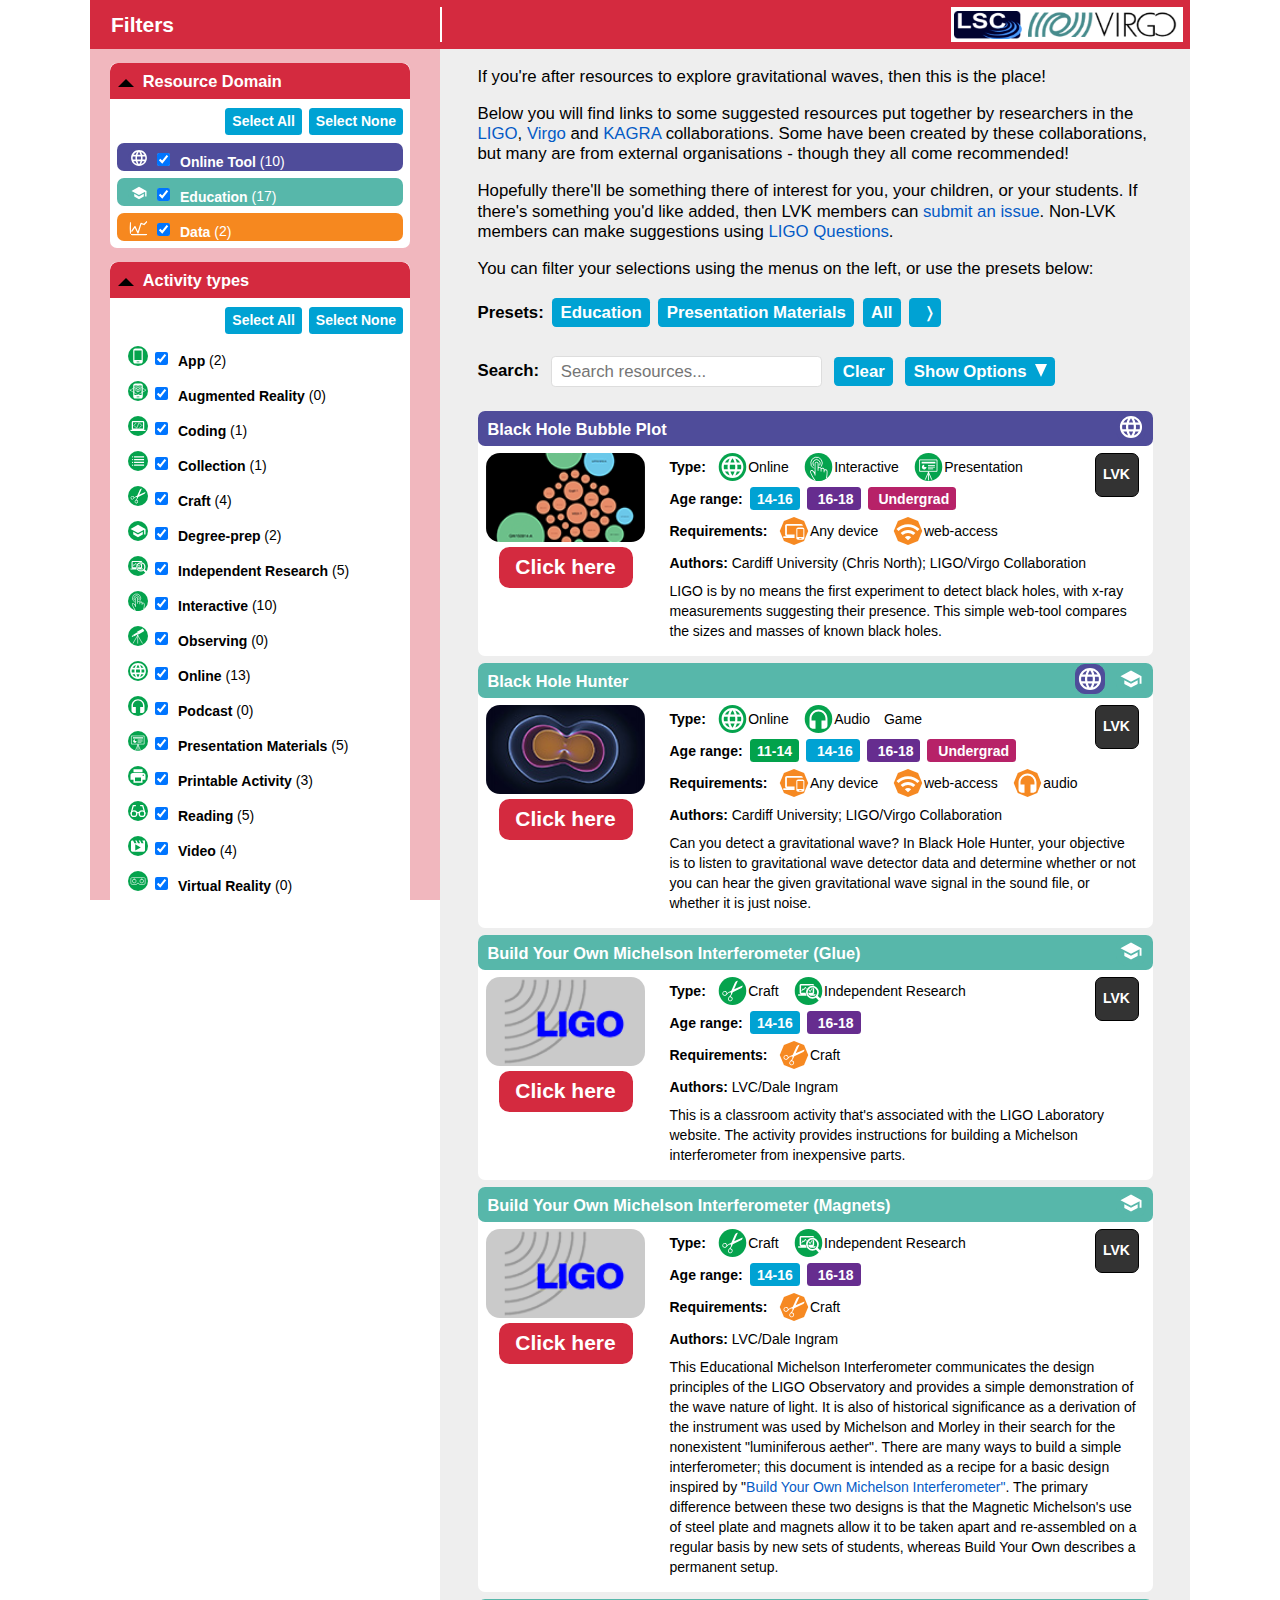
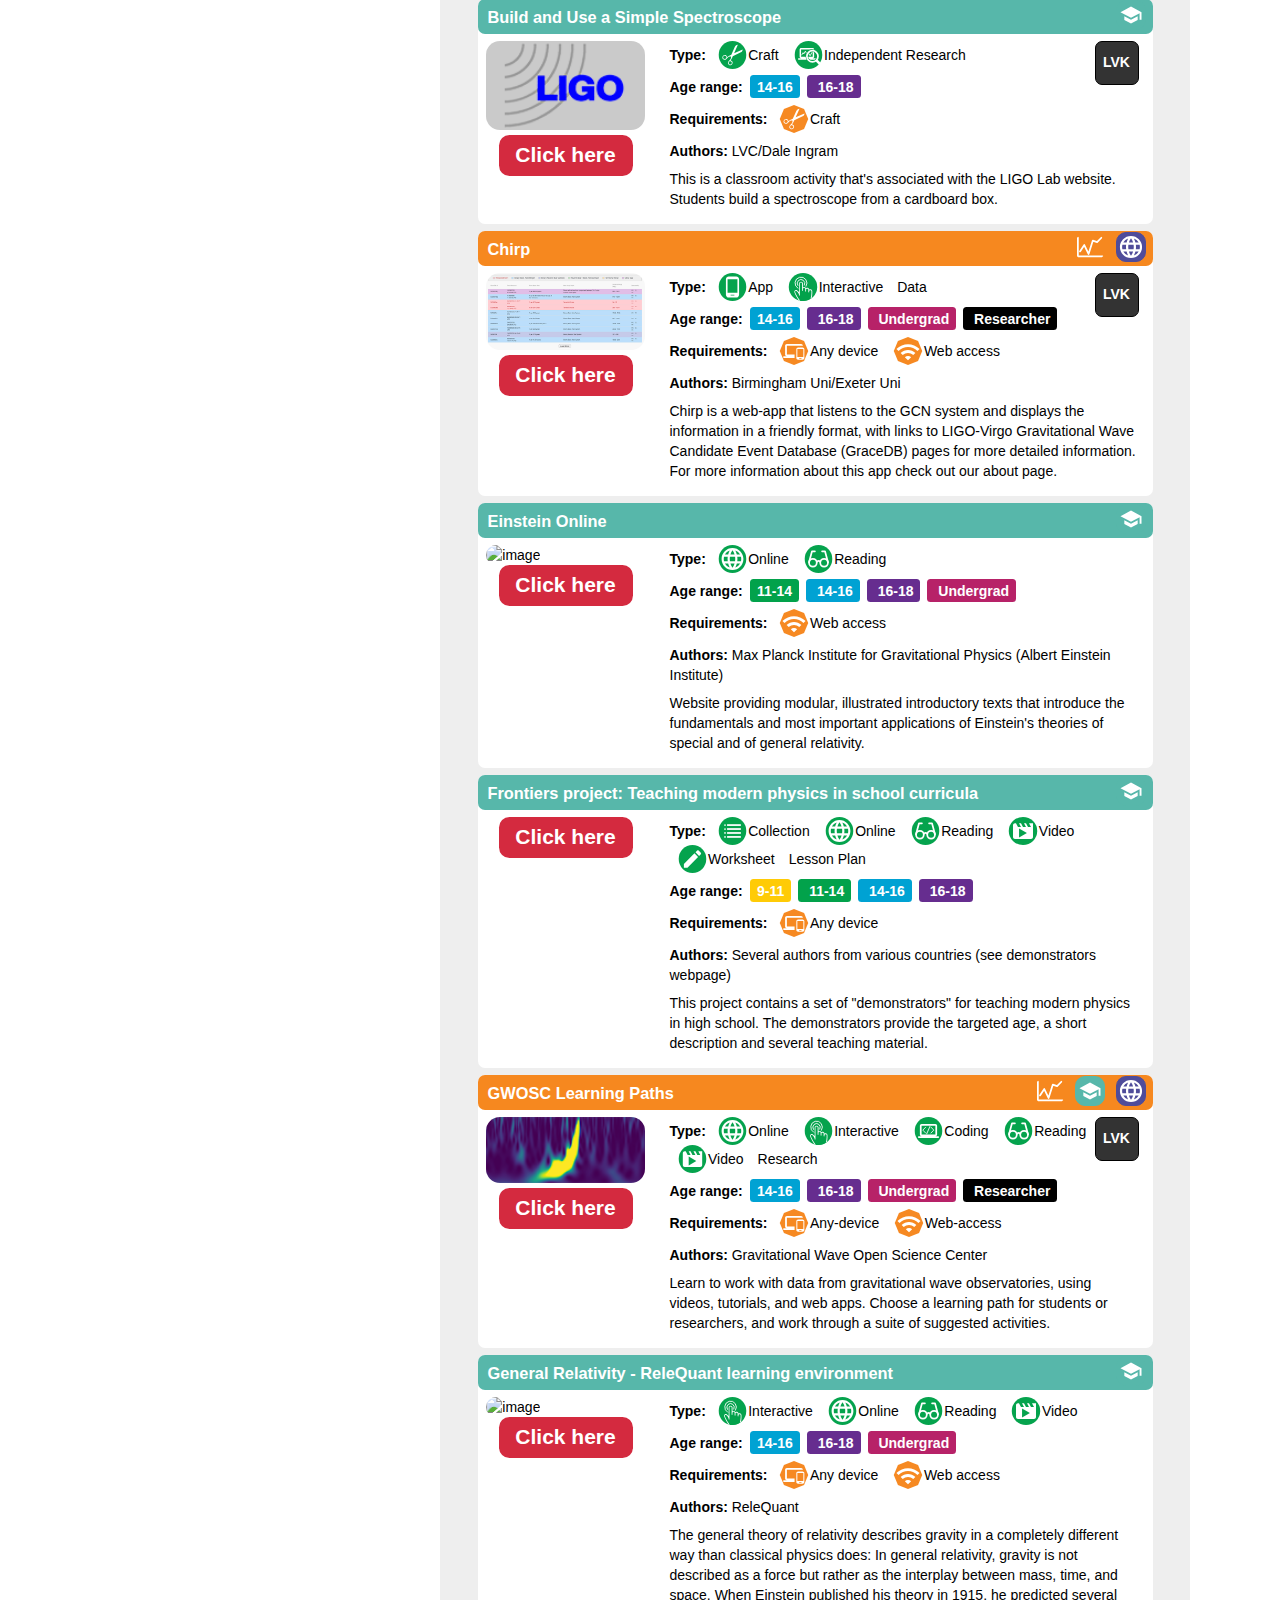
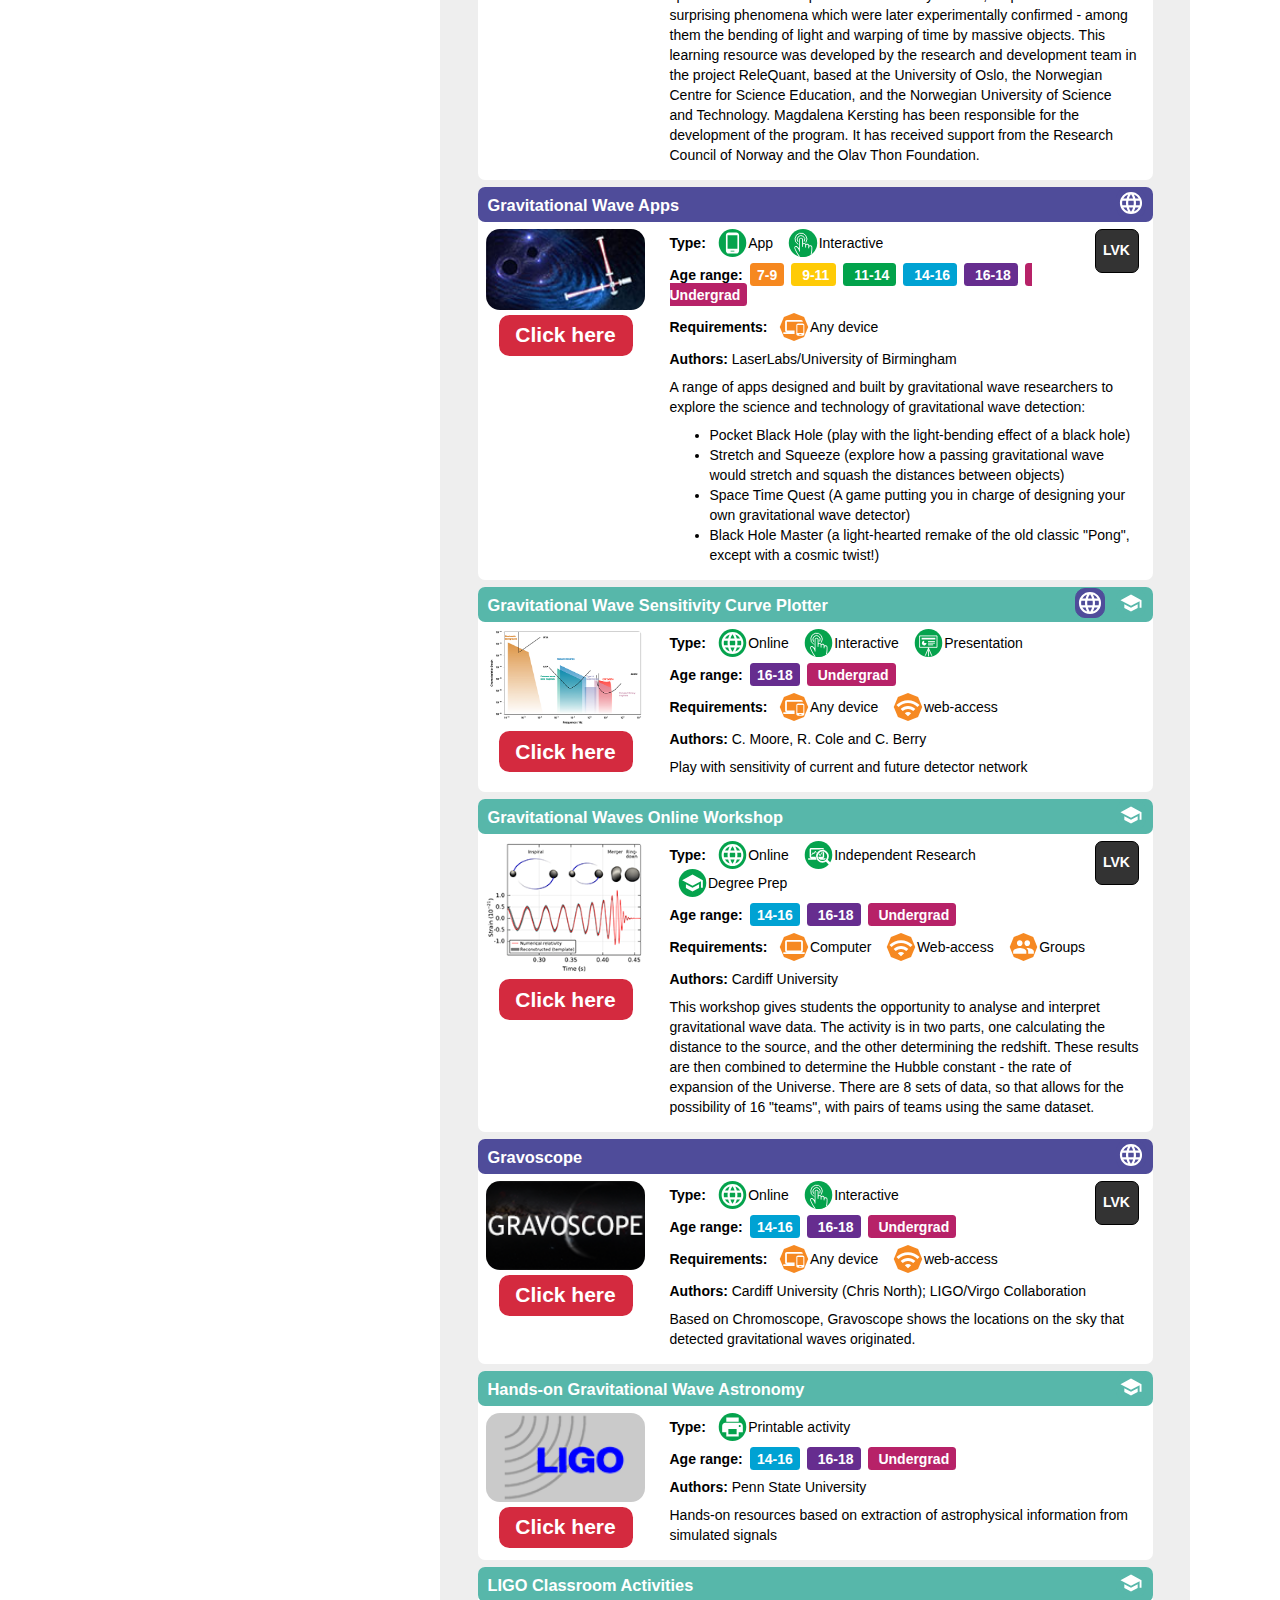
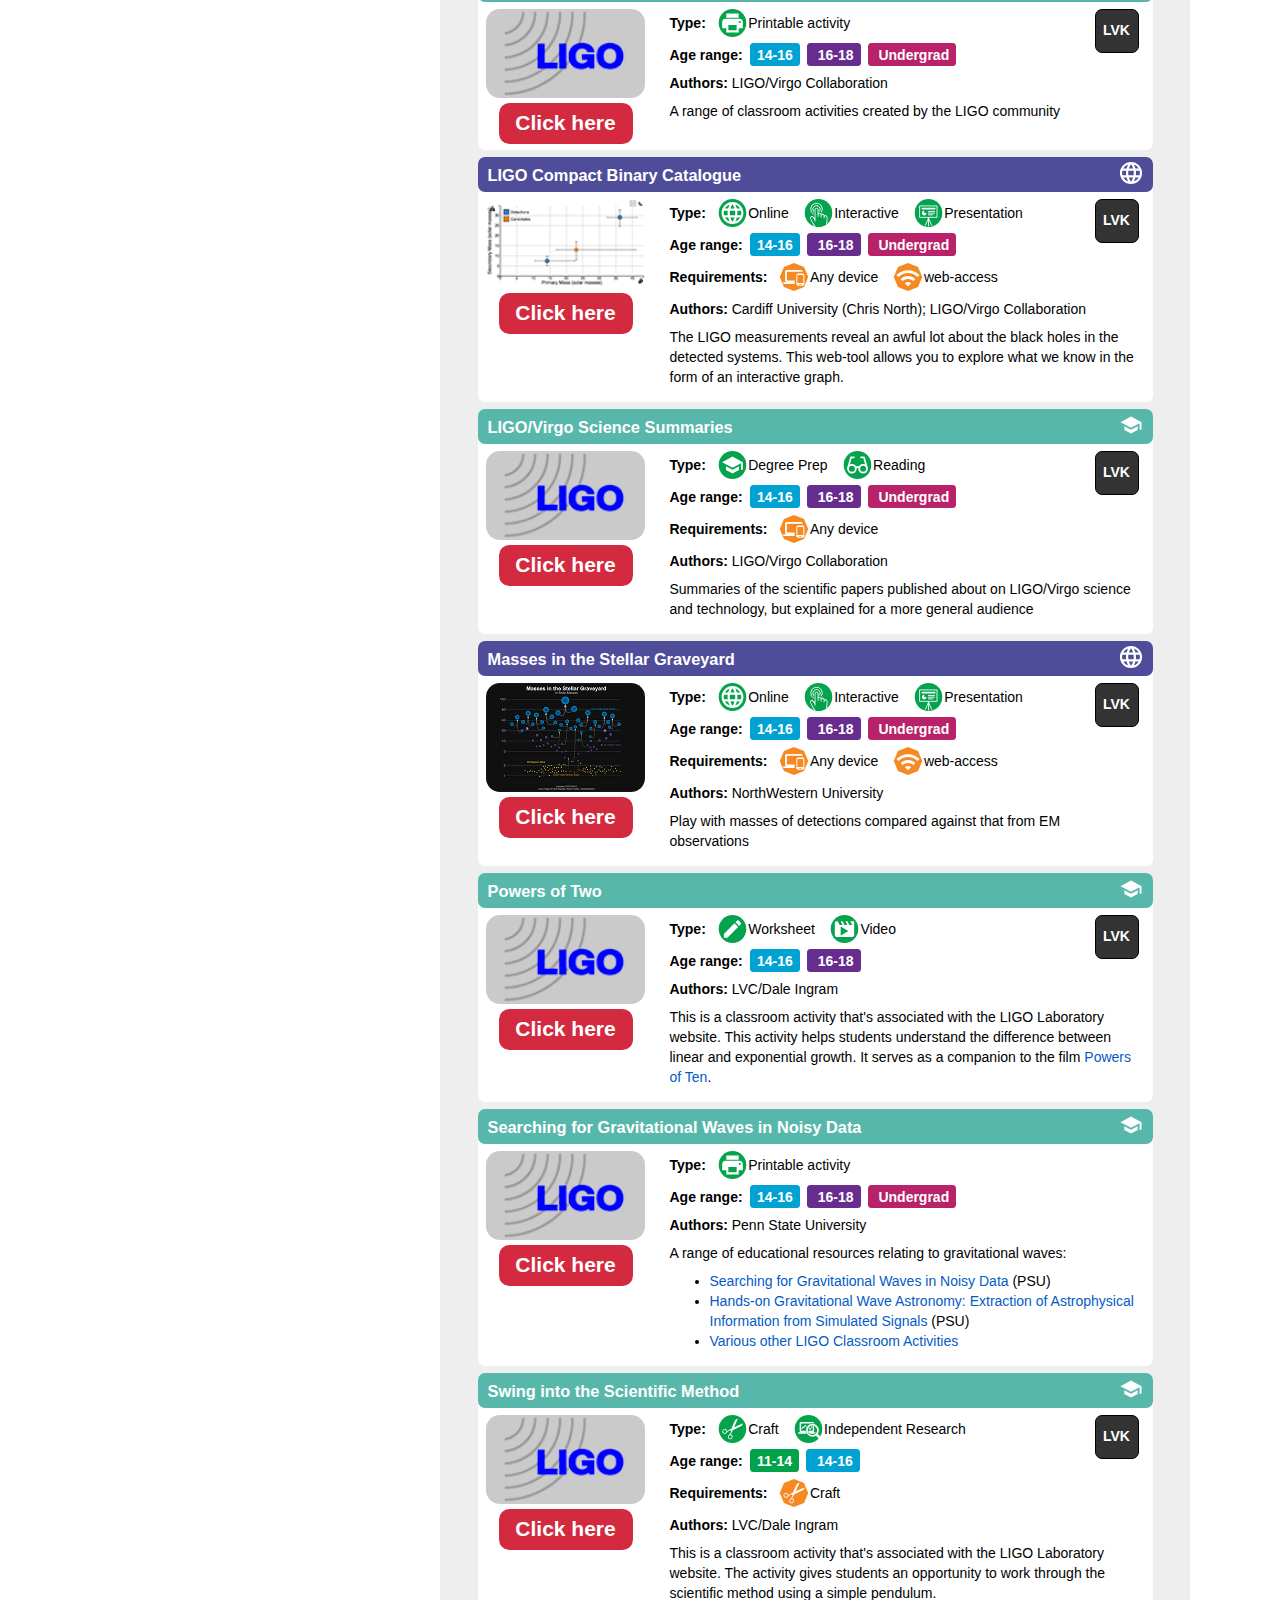
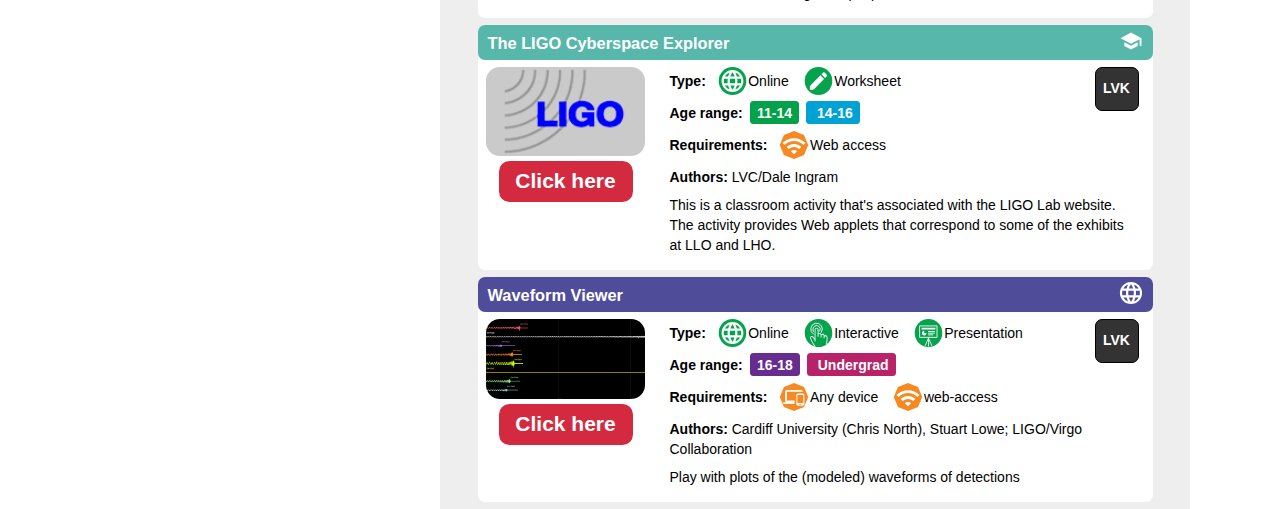
==== index.html @ 7a200a34 "added from LVK resource list" ====
<!DOCTYPE html>
<html>
<head>
<link rel="stylesheet" media="all" href="css/lvk-res.css" type="text/css"/>
<link rel="icon" href="icon/favicon.ico" type="image/x-icon">
<script type="text/javascript" src="js/jquery-3.4.1.min.js"></script>
<script src="js/lvk-res.js" type="text/javascript"/></script>
</head>
<body>
<div id="main" class="main">
<div id="title-bar" class="main">
<div id="title-cont">
<div class="title-item left closed" id="filter-button"><img src="img/menu.svg"/ title="Filter"><div id="filter-label" class="title-item left">Filters</div></div>
<div class="title-item right" id="logo"><img src="img/lv_logo.png"></div>
<!-- <div class="title-item right" id="title">Gravitational Wave Resources</div> -->
</div></div>
<div id="filter-holder" class="closed"><div class="filter-top"></div></div>
<div id="content">
<div class="intro"><p>If you're after resources to explore gravitational waves, then this is the place!</p><p>Below you will find links to some suggested resources put together by researchers in the <a href="http://ligo.org">LIGO</a>, <a href="https://www.virgo-gw.eu/">Virgo</a> and <a href="https://gwcenter.icrr.u-tokyo.ac.jp/en/">KAGRA</a> collaborations. Some have been created by these collaborations, but many are from external organisations - though they all come recommended!</p><p>Hopefully there'll be something there of interest for you, your children, or your students. If there's something you'd like added, then LVK members can <a href="https://git.ligo.org/epo/resource-list/-/issues/new?issuable_template=new_resources">submit an issue</a>. Non-LVK members can make suggestions using <a href="mailto:questions@ligo.org">LIGO Questions</a>.</p><p>You can filter your selections using the menus on the left, or use the presets below:</p></div>
<div class="intro" id="presets"><span class="heading">Presets:</span></div>
<div class="intro" id="search">
    <span class="heading">Search:</span>
    <input type="text" id="search-input" onkeyup="searchList()" placeholder="Search resources...">
    <div class="search-opt" id="search-clear">Clear</div>
    <div class="search-opt less" id="search-opt-toggle"><div class="arrow"></div></div>
</div>
<div class="intro hidden" id="search-options">
    <span class="heading">Search fields:</span>
    <div class="search-opt" id="search-desc">
        <input id="search-title-input" type="checkbox" checked="true" name="search-title-input"/>
        <label id="search-title-label" for="search-title-input">Title</label>
    </div>
    <div class="search-opt" id="search-desc">
        <input id="search-desc-input" type="checkbox" name="search-desc-input"/>
        <label id="search-desc-label" for="search-desc-input">Description</label>
    </div>
    <div class="search-opt" id="search-author">
        <input id="search-author-input" type="checkbox" name="search-author-input"/>
        <label id="search-author-label" for="search-desc-input">Author</label>
    </div>
</div>
</div>
<div class="about filter closed" id="about"><h3 class="filter-name">About</h3><p>Created by Chris North (Cardiff University) for the LIGO-Virgo-KAGRA Collaboration. Hosted on <a href="http://gitlab.ligo.org/epo/resource-list/">GitLab</a>.</p><p>Suggest additions/changes by submitting an <a href="https://git.ligo.org/epo/resource-list/-/issues/new?issuable_template=new_resources">issue</a> (LVK-only) or contacting <a href="mailto:questions@ligo.org">LIGO questions</a>.</p><p>Icons adapted from: <a href="https://material.io/resources/icons/">Material.io</a>; <a href="https://commons.wikimedia.org/wiki/User:Evolution_and_evolvability">Thomas Shafee</a>; <a href="https://www.flaticon.com/authors/freepik" title="Freepik">Freepik</a> from <a href="https://www.flaticon.com/" title="Flaticon"> www.flaticon.com</a>.</p></div>
</div>
<script type="text/javascript"/>initPage(fileIn='data/data.jsonp');</script>
</body>
</html>
---- css/lvk-res.css ----
body{
    font-family: Arial,sans-serif;
    font-size: 14px;
    line-height: 20px;
    margin:0;
}
a{
    color: #045bc6;
    text-decoration: none;
}
[class*="main"] {
    min-height: 1px;
}
#content{
    margin-top:3.5em;
    background-color:#eee;
}
#title-bar{
    position:fixed;
    height:3em;
    top:0;
    padding-top:0.5em;
    background-color:#d42a3f;
    color:white;
    z-index:100;
}
#title-cont{
    width:100%;
    height:100%;
    position:relative;
}
.title-item{
    display:inline-block;
    position:absolute;
}
/* .title-item.left{
    float:left;
}
.title-item.right{
    float:right;
} */
.title-item#title{
    font-size:1.5em;
    right:2.5em;
    height:2.5em;
    padding-top:.4em;
    padding-right: .5em;
}
.title-item#logo{
    height:2em;
    right:.5em;
    /* padding-right: 1em; */
    background-color:white;
    padding:0.25em;
}
.title-item#logo img{
    height:100%;
}
#filter-holder{
    position:fixed;
    width:350px;
    background-color:#f1b7be;
    /* background-color:#eee; */
    /* top:3em; */
    height:100%;
    /* padding-bottom:1em; */
    /* margin-left:1em; */
    transition:width .5s ease;
    /* border:solid white 1px; */
    /* border-radius:0 0.5em 0.5em 0; */
    /* transition:padding-left 2s ease;
    transition:padding-right 2s ease; */
    overflow-x:hidden;
    overflow-y:auto;
    /* direction: rtl; */
    z-index:99;
}
.filter-top{
    width:100%;
    height:4em;
}
/* Filter panel */
@media (min-width: 1200px){
    .main {
        width: 1100px;
        margin-left: auto;
        margin-right: auto;
        position:relative;
    }
    #content {
        left:350px;
        width:750px;
        position:absolute;
        margin-top:3em;
    }
    #filter-button{
        width:350px;
        transition:width .5s ease;
        height:2.5em;
        border-right:solid white 2px;
        /* border-radius: 0 .5em .5em 0; */
        background-color:#d42a3f;
        /* padding-right:.5em; */
        /* cursor:pointer; */
        z-index:10;
        /* display:none */
    }
    #filter-button img{
        /* width:100%; */
        height:100%;
        /* position:absolute; */
        float:left;
        display:none;
    }
    #filter-label{
        font-size: 1.5em;
        font-weight:bold;
        color:white;
        padding-top:.4em;
        /* padding-left:.25em; */
        padding-right:.5em;
        float:left;
        left:1em;
        /* position:absolute; */
        /* left:2em; */
        transition:margin-left .5s ease;
    }

}
@media (max-width:1200px){
    .main {
        width: 750px;
        margin-left: auto;
        margin-right: auto;
        position:relative;
    }
    #filter-button{
        width:20em;
        transition:width .5s ease;
        height:2.5em;
        border-right:solid white 2px;
        /* border-radius: 0 .5em .5em 0; */
        background-color:#d42a3f;
        /* padding-right:.5em; */
        cursor:pointer;
        z-index:10;
    }
    #filter-button.closed{
        width:9em;
    }
    #filter-button img{
        /* width:100%; */
        height:100%;
        /* position:absolute; */
        float:left;
    }
    #filter-label{
        font-size: 1.5em;
        font-weight:bold;
        color:white;
        padding-top:.4em;
        /* padding-left:.25em; */
        padding-right:.5em;
        float:right;
        right:.5em;
        /* position:absolute; */
        /* left:2em; */
        transition:margin-left .5s ease;
    }
    #filter-button #filter-label::after{
        content: '';
        position: absolute;
        right: -0.25em;
        /* top: 1em; */
        width: 0;
        height: 0;
        border-top: .5em solid transparent;
        border-bottom: .5em solid transparent;
        border-right: .5em solid white;
        border-left: .5em solid transparent;
        clear: both;
    }
    #filter-button.closed #filter-label::after{
        content: '';
        position: absolute;
        right: -0.75em;
        /* top: 1em; */
        width: 0;
        height: 0;
        border-top: .5em solid transparent;
        border-bottom: .5em solid transparent;
        border-left: .5em solid white;
        border-right: .5em solid transparent;
        clear: both;
    }
    #filter-holder{
        position:fixed;
        width:350px;
        height:100%;
        top:0;
        /* padding-top:3.5em; */
        /* padding-bottom: 1em; */
        /* margin-left:1em; */
        transition:width .5s ease;
        /* border:solid white 1px; */
        /* border-radius:0 0.5em 0.5em 0; */
        /* transition:padding-left 2s ease;
        transition:padding-right 2s ease; */
        overflow-x:hidden;
        overflow-y:auto;
        z-index:99;
    }
    #filter-holder.closed{
        /* left:0em; */
        /* height:0em; */
        width:0em;
        /* transition:width .5s ease; */
        /* transition:padding-left 2s ease;
        transition:padding-right 2s ease; */
        /* border:none; */
    }
    /* .filter-top{
        width:100%;
        height:3em;
    } */
}
@media (max-width: 767px){
    [class*="main"]{
        float: none;
        display: block;
        width: 100%;
        margin-left: 0;
        -webkit-box-sizing: border-box;
        -moz-box-sizing: border-box;
        box-sizing: border-box;
    }
    div.block-img{
		width:100%;
		clear:both;
		text-align:center;
	}
	div.block-img img{
		width:75%
	}
	div.block-item h3{
		display:block;
		clear:both;
	}
	div.block-item p, div.block-item h3{
		margin-left: 0;
	}
}
/* End of filter panel */
.filter{
    display:inline-block;
    /* background-color:#f7d9dd; */
    background-color: white;
    margin-top:1em;
    margin-bottom:.5em;
    margin-top:.5em;
    /* width:45%; */
    width:300px;
    margin-left:20px;
    /* margin-right:2%; */
    height:auto;
    border-radius:0.5em;
    overflow-x:hidden;
    overflow-y:hidden;
    max-height:100%;
    transition: max-height .25s;
    vertical-align: top;
    /* cursor:pointer; */
}
.filter.closed{
    max-height:2.5em;
}

h3.filter-name{
    margin-bottom:0.5em;
    margin-top:0;
    padding-bottom:0.5em;
    padding-left:2em;
    padding-top:0.5em;
    background-color:#d42a3f;
    color:#ffffff;
    border-radius:0.5em 0.5em 0 0;
    position:relative;
    width:auto;
    cursor:pointer;
}
.filter.closed h3.filter-name::before{
    content: '';
    position: absolute;
    left: .5em;
    top: 1em;
    width: 0;
    height: 0;
    border-left: .5em solid transparent;
    border-right: .5em solid transparent;
    border-top: .5em solid black;
    clear: both;
}
.filter.open h3.filter-name::before{
    content: '';
    position: absolute;
    left: .5em;
    top: 1em;
    width: 0;
    height: 0;
    border-left: .5em solid transparent;
    border-right: .5em solid transparent;
    border-bottom: .5em solid black;
    clear: both;
}
.select{
    display:inline-block;
    width:100%;
    font-size:1em;
    font-weight:normal;
    margin-bottom: .25em;
}
.select-all, .select-none{
    font-size:1em;
    padding:.25em .5em .25em .5em;
    margin-right:.5em;
    display: inline-block;
    cursor:pointer;
    background-color:#00a2d3;
    color:white;
    font-weight: bold;
    border-radius: .25em;
    /* margin-top:-.25em; */
    float:right;
}
#presets{
    font-size:1em;
    font-weight:normal;
    margin-bottom:1em;
}
#presets .heading{
    font-weight:bold;
    font-size:1.2em;
}
.preset, .search-opt{
    font-size:1.2em;
    line-height: 1.2em;
    padding:.25em .5em .25em .5em;
    display: inline-block;
    cursor:pointer;
    background-color:#00a2d3;
    color:white;
    font-weight: bold;
    border-radius: .25em;
    margin-top:-.25em;
    margin-left:.5em;
    margin-bottom:.5em;
    /* float:right; */
}
.preset.hideable.hidden, .search-opt.hideable.hidden{
    display:none;
}
#preset-more{
    font-weight:bold;
}
#preset-more.less::before{
    content:'\A0\A0\232A';
    text-align
}
#preset-more.more::before{
    content:'\2329\A0\A0';
}
#search, #search-options{
    font-size:1em;
    line-height:1em;
}
#search .heading{
    font-weight:bold;
    font-size:1.2em;
}
#search-options .heading{
    font-weight:bold;
    font-size:1.2em;
}
#search-opt-toggle.less .arrow{
    content: '';
    /* top: 1em; */
    border-top: .8em solid white;
    border-bottom: 0 solid transparent;
    border-left: .4em solid transparent;
    border-right: .4em solid transparent;
    display: inline-block;
    margin-left:.5em;
}
#search-opt-toggle.more .arrow{
    content: '';
    /* top: 1em; */
    border-top: 0em solid transparent;
    border-bottom: .8em solid white;
    border-right: .4em solid transparent;
    border-left: .4em solid transparent;
    display: inline-block;
    margin-left:.5em;
}
#search-opt-toggle.less::before{
    content:'Show Options';
}
#search-opt-toggle.more::before{
    content:'Hide Options';
}
#search-input{
    width: 15em; /* Full-width */
    font-size: 1.2em; /* Increase font-size */
    padding:.25em .5em .25em .5em; /* Add some padding */
    border: 1px solid #ddd; /* Add a grey border */
    border-radius: .25em;
    margin-bottom: 1em; /* Add some space below the input */
    margin-left:.5em;
}
#search-options{
    max-height:5em;
    overflow: auto;
    opacity: 1;
    transition:max-height .5s ease;
}
#search-options.hidden{
    max-height:0px;
    opacity:0;
    overflow:hidden;
}
.filter p{
    padding-left:1em;
}
.filt-option, .filt-desc{
    display:block;
    margin-left:.5em;
    margin-right:.5em;
    margin-bottom:.5em;
    width:auto;
    min-height:2em;
    border-radius:.5em;
    padding-left:0.5em;
}
#filter-age .filt-option{
    display:inline-block;
    min-width:40%;
}
.filt-option input, .filt-option div .filt-option label{
    display:unset;
    /* float:left; */
}
.filt-option input{
    margin-top:0.75em;
}
.filt-item{
    /* font-weight: bold; */
    padding-left: .5em;
    padding-right: .5em;
    /* margin-left: .25em; */
    margin-right: .25em;
    font-family: sans-serif;
    padding-top: .25em;
    padding-bottom: .25em;
    /* float:left */
}
.filt-item .filt-name{
    font-weight: bold;
}
.filt-item.age, .filt-item.dom{
    color: #ffffff;
}

/* width */
::-webkit-scrollbar {
  width: 1em;
  z-index:100;
}

/* Track */
::-webkit-scrollbar-track {
  background: transparent;
}

/* Handle */
::-webkit-scrollbar-thumb {
  background: #d42a3f;
  border-radius:.5em;
}

/* Handle on hover */
::-webkit-scrollbar-thumb:hover {
  background: #555;
}

div.intro {
	width: 90%;
    margin-left:5%;
	display: block;
    padding-top:.5em;
	/* min-height: 11rem; */
	vertical-align: top;
    /* font-weight:bold; */
    font-size:1.2em;
    line-height: 1.2em;
    /* background-color:white; */
    /* border-radius: .5em; */
}

span.res-age-item {
	color: #ffffff;
	font-weight: bold;
	padding-left: .5em;
	padding-right: .5em;
    padding-top: .25em;
    padding-bottom: .25em;
    border-radius:.25em;
	margin-left: .25em;
	margin-right: .25em;
	font-family: sans-serif;
}
span.res-req-item {
	/* color: #000000; */
	/* font-weight: bold; */
	padding-left: .5em;
	padding-right: .5em;
    padding-top: .25em;
    padding-bottom: .25em;
    border-radius:.25em;
	margin-left: .25em;
	margin-right: .25em;
	font-family: sans-serif;
}
div.block-item {
	width: 90%;
    margin-left:5%;
	display: block;
	min-height: 11rem;
	vertical-align: top;
    background-color:white;
    border-radius: .5em;
    padding-bottom:.5em;
    margin-bottom:.5em;
}
.block-item.hidden{
    display:none;
}
.block-item.search-hidden{
    display:none;
}
/* div.block-outline {
	border: 1px solid black;
} */

div.block-img {
/*smaller images*/
	float: left;
	width: 11rem;
}
.block-img img {
	width: 90%;
    margin-left:5%;
	height: auto;
    border-radius: 1em;
}
.block-img .block-link{
    margin-left:1em;
    margin-right:1em;
    padding:.5em;
    font-size:1.5em;
    color:white;
    font-weight:bold;
    text-align:center;
    background-color:#d42a3f;
    border-radius:.5em;
}
.block-link a{
    color:white;
}
div.block-item h3.block-white, div.block-item h3.block-white a {
	padding-left: 5px;
    display: inline-block;
	color: #ffffff;
	font: verdana;
	font-family: sans-serif;
	font-style: normal;
	font-weight: bold;
}
div.block-item .block-title{
    width:100%;
    border-radius:0.5em;
    height:2.5em;
    margin-bottom: 0.5em;
}
.filt-option.dom-online-tool, .block-item.dom-online-tool .block-title {
    background-color: #4f4c9a;
}
.filt-option.dom-education, .block-item.dom-education .block-title {
    background-color: #57b7aa;
}
.filt-option.dom-data, .block-item.dom-data .block-title {
    background-color: #f6881f;
}
/* #filter-type .filt-option{
    width:100%;
}
#filter-type .filt-option{
    width:100%;
} */
.res-type-item, .res-req-item{
    display:inline-block;
    vertical-align: middle;
    margin-left:.5em;
    margin-right:.5em;
}
.res-type-item .icon,.res-req-item .icon{
    display:none;
    vertical-align: middle;
    width:2em;
    height:2em;
    padding-right:.25em;
}
/* .res-req-item.req-any-device{
    display:none;
} */
.res-type-item .res-type-label, .res-req-item .res-req-label{
    vertical-align: middle;
}
.icon.icon-type-online{
    display:inline-block;
    background:url('../icon/type-online.svg');
    background-size: 100% 100%;
}
.icon.icon-type-presentation{
    display:inline-block;
    background:url('../icon/type-presentation.svg');
    background-size: 100% 100%;
}
.icon.icon-type-interactive{
    display:inline-block;
    background:url('../icon/type-interact.svg');
    background-size: 100% 100%;
}
.icon.icon-type-reading{
    display:inline-block;
    background:url('../icon/type-read.svg');
    background-size: 100% 100%;
}
.icon.icon-type-degree-prep{
    display:inline-block;
    background:url('../icon/type-prep.svg');
    background-size: 100% 100%;
}
.icon.icon-type-craft{
    display:inline-block;
    background:url('../icon/type-craft.svg');
    background-size: 100% 100%;
}
.icon.icon-type-book{
    display:inline-block;
    background:url('../icon/type-book.svg');
    background-size: 100% 100%;
}
.icon.icon-type-worksheet{
    display:inline-block;
    background:url('../icon/type-create.svg');
    background-size: 100% 100%;
}
.icon.icon-type-printable-activity{
    display:inline-block;
    background:url('../icon/type-print.svg');
    background-size: 100% 100%;
}
.icon.icon-type-video .res-type-icon{
    display:inline-block;
    background:url('../icon/type-video.svg');
    background-size: 100% 100%;
}
.icon.icon-type-audio{
    display:inline-block;
    background:url('../icon/type-audio.svg');
    background-size: 100% 100%;
}
.icon.icon-type-video{
    display:inline-block;
    background:url('../icon/type-video.svg');
    background-size: 100% 100%;
}
.icon.icon-type-podcast{
    display:inline-block;
    background:url('../icon/type-audio.svg');
    background-size: 100% 100%;
}
.icon.icon-type-coding{
    display:inline-block;
    background:url('../icon/type-coding.svg');
    background-size: 100% 100%;
}
.icon.icon-type-independent-research{
    display:inline-block;
    background:url('../icon/type-research.svg');
    background-size: 100% 100%;
}
.icon.icon-type-app{
    display:inline-block;
    background:url('../icon/type-app.svg');
    background-size: 100% 100%;
}
.icon.icon-type-observing{
    display:inline-block;
    background:url('../icon/type-observing.svg');
    background-size: 100% 100%;
}
.icon.icon-type-app{
    display:inline-block;
    background:url('../icon/type-app.svg');
    background-size: 100% 100%;
}
.icon.icon-type-virtual-reality{
    display:inline-block;
    background:url('../icon/type-vr.svg');
    background-size: 100% 100%;
}
.icon.icon-type-augmented-reality{
    display:inline-block;
    background:url('../icon/type-ar.svg');
    background-size: 100% 100%;
}
.icon.icon-type-collection{
    display:inline-block;
    background:url('../icon/type-collection.svg');
    background-size: 100% 100%;
}
.icon.icon-req-phone{
    display:inline-block;
    background:url('../icon/req-phone.svg');
    background-size: 100% 100%;
}
.icon.icon-req-vr-headset{
    display:inline-block;
    background:url('../icon/req-vr.svg');
    background-size: 100% 100%;
}
.icon.icon-req-computer{
    display:inline-block;
    background:url('../icon/req-computer.svg');
    background-size: 100% 100%;
}
.icon.icon-req-web-access{
    display:inline-block;
    background:url('../icon/req-web.svg');
    background-size: 100% 100%;
}
.icon.icon-req-printer{
    display:inline-block;
    background:url('../icon/req-printer.svg');
    background-size: 100% 100%;
}
.icon.icon-req-groups{
    display:inline-block;
    background:url('../icon/req-group.svg');
    background-size: 100% 100%;
}
.icon.icon-req-android{
    display:inline-block;
    background:url('../icon/req-android.svg');
    background-size: 100% 100%;
}
.icon.icon-req-apple{
    display:inline-block;
    background:url('../icon/req-apple.svg');
    background-size: 100% 100%;
}
.icon.icon-req-audio{
    display:inline-block;
    background:url('../icon/req-audio.svg');
    background-size: 100% 100%;
}
.icon.icon-req-apple{
    display:inline-block;
    background:url('../icon/req-apple.svg');
    background-size: 100% 100%;
}
.icon.icon-req-any-device{
    display:inline-block;
    background:url('../icon/req-device.svg');
    background-size: 100% 100%;
}
.icon.icon-req-craft{
    display:inline-block;
    background:url('../icon/req-craft.svg');
    background-size: 100% 100%;
}
.res-age-item.age-4-7, .filt-option.age-4-7 {
	background-color: #f04031;
}

.res-age-item.age-7-9, .filt-option.age-7-9 {
	background-color: #f6881f;
}

.res-age-item.age-9-11, .filt-option.age-9-11 {
	background-color: #ffcb06;
}

.res-age-item.age-11-14, .filt-option.age-11-14 {
	background-color: #02a24b;
}

.res-age-item.age-14-16, .filt-option.age-14-16 {
	background-color: #00a2d3;
}

.res-age-item.age-16-18, .filt-option.age-16-18 {
	background-color: #662d8f;
}

.res-age-item.age-undergrad, .filt-option.age-undergrad {
	background-color: #b72268;
}
.res-age-item.age-researcher, .filt-option.age-researcher {
	background-color: #000000;
}
.filter .icon, .block-title .icon{
    float:left;
    width:20px;
    height:20px;
    margin:.25em;
    background-repeat: no-repeat;
    background-size: 100% 100%;
}
.block-title .icon{
    float:right;
    width:2em;
    height:2em;
    margin-right:.5em;
    margin-top:.1em;
}
.icon.icon-dom-online-tool{
    background:url('../icon/dom-online.svg');
    background-repeat: no-repeat;
    background-size: 100% 100%;
    background-color: #4f4c9a;
    border: #4f4c9a solid 1px;
    border-radius:10px;
}
.icon.icon-dom-education{
    background:url('../icon/dom-education.svg');
    background-repeat: no-repeat;
    background-size: 100% 100%;
    background-color: #57b7aa;
    border: #57b7aa solid 1px;
    border-radius:10px;
}
.icon.icon-dom-data{
    background:url('../icon/dom-data.svg');
    background-repeat: no-repeat;
    background-size: 100% 100%;
    background-color: #f6881f;
    border: #f6881f solid 1px;
    border-radius:10px;
}
.icon.icon-dom-gravitational-waves{
    background:url('../icon/dom-gw.svg');
    background-repeat: no-repeat;
    background-size: 100% 100%;
}
.icon.icon-author-cardiff{
    background:url('../img/cardiffuni_white.png');
    background-repeat: no-repeat;
    background-size: 100% 100%;
}
.icon.icon-dom-coding{
    background:url('../icon/dom-coding.svg');
    background-repeat: no-repeat;
    background-size: 100% 100%;
}

/*Position the text properly*/
div.block-item p, div.block-item h3, div.block-item h4, div.block-item h5, div.block-item h6, div.block-item ul {
/*block-img width + an extra 20px*/
	margin-left: 12rem;
/*stop it wrapping below the image*/
	clear: none;
/*reduce the spacing slightly*/
	margin-bottom: .5rem;
    margin-top:.5em;
    margin-right: 1em;
}
div.block-item h3{
	margin-left:0;
}
div.block-item.talk p, div.block-item.talk h3, div.block-item.talk h4, div.block-item.talk h5, div.block-item.talk h6, div.block-item.talk ul,
div.block-item.block-50 p, div.block-item.block-50 h3, div.block-item.block-50 h4, div.block-item.block-50 h5, div.block-item.block-50 h6, div.block-item.block-50 ul {
/*Smaller images: talk-img width + an extra 10px*/
	margin-left: 4rem;
	margin-bottom: 10px;
}
/*Styling for resource/workshop descriptions*/
p.res {
	margin-top: 0;
}
div.res-lvk{
    float:right;
    margin-right:1em;
    width:3em;
    height:2.25em;
    text-align:center;
    font-weight: bold;
    color:white;
    background-color: #333;
    border:solid 1px #000;
    border-radius:0.5em;
    padding-top:0.75em;
}
p.res.hidden{
    display:none;
}
p.res-url, p.res-url a{
	font-weight: bold;
}
p.res-desc:before {
}

p.res-age:before {
	content: "Age range: ";
	font-weight: bold;
}

p.res-req:before {
	content: "Requirements: ";
	font-weight: bold;
    vertical-align: middle;
}

p.res-type:before {
	content: "Type: ";
	font-weight: bold;
    vertical-align: middle;
}

p.res-credit:before {
	content: "Credit: ";
	font-weight: bold;
}

p.res-author:before {
	content: "Authors: ";
	font-weight: bold;
}

p.res-duration:before {
	content: "Workshop Duration: ";
	font-weight: bold;
}

div.block-item h3.block-white, div.block-item h3.block-white a {
	padding-left: 5px;
	color: #ffffff;
	font: verdana;
	font-family: sans-serif;
	font-style: normal;
	font-weight: bold;
}
.filter p{

}
/* @media (min-width:768px) and (max-width:979px){
    [class*="main"]{
        min-height:1px;
        margin-left:auto;
        margin-right:auto;
    }
    .main{
        width:750px
    }
}
@media (min-width: 980px){
    .main {
        width: 750px;
    }
    [class*="main"] {
        min-height: 1px;
        margin-left: auto;
        margin-right: auto;
        }
} */
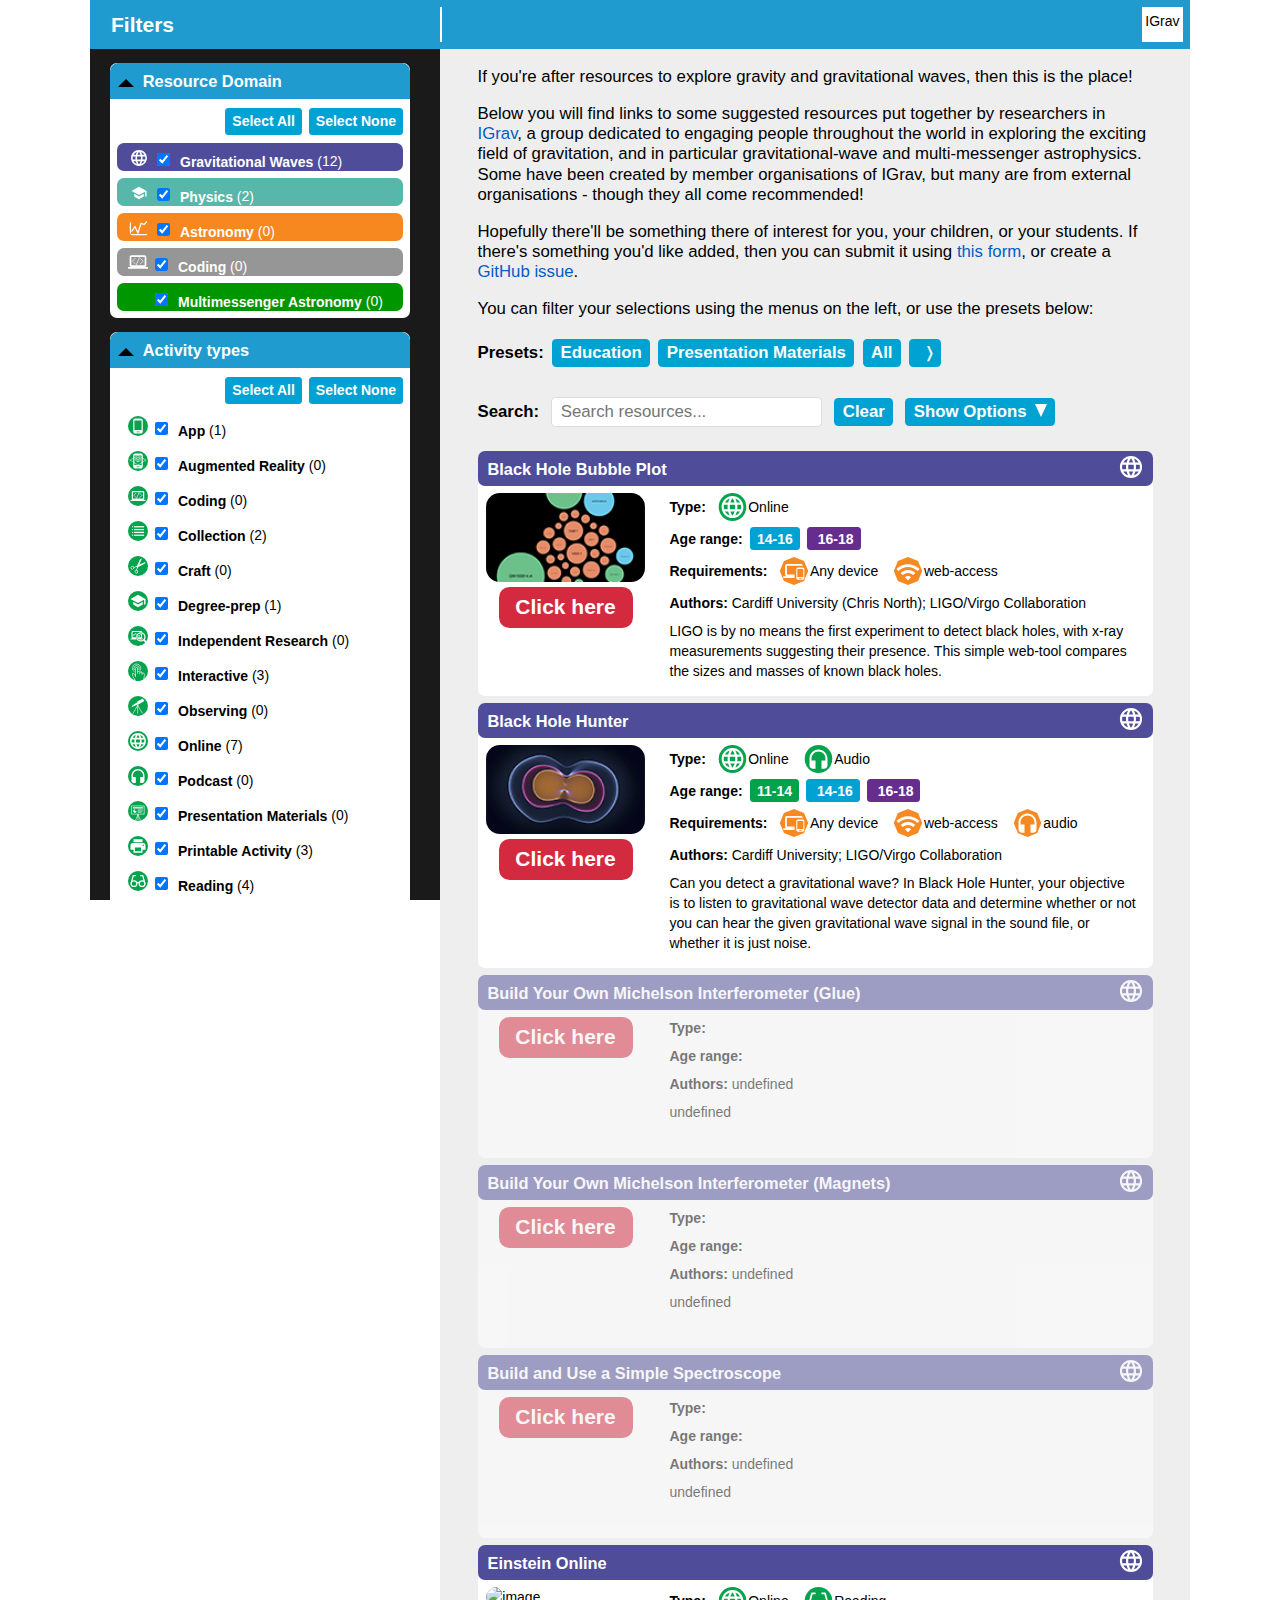
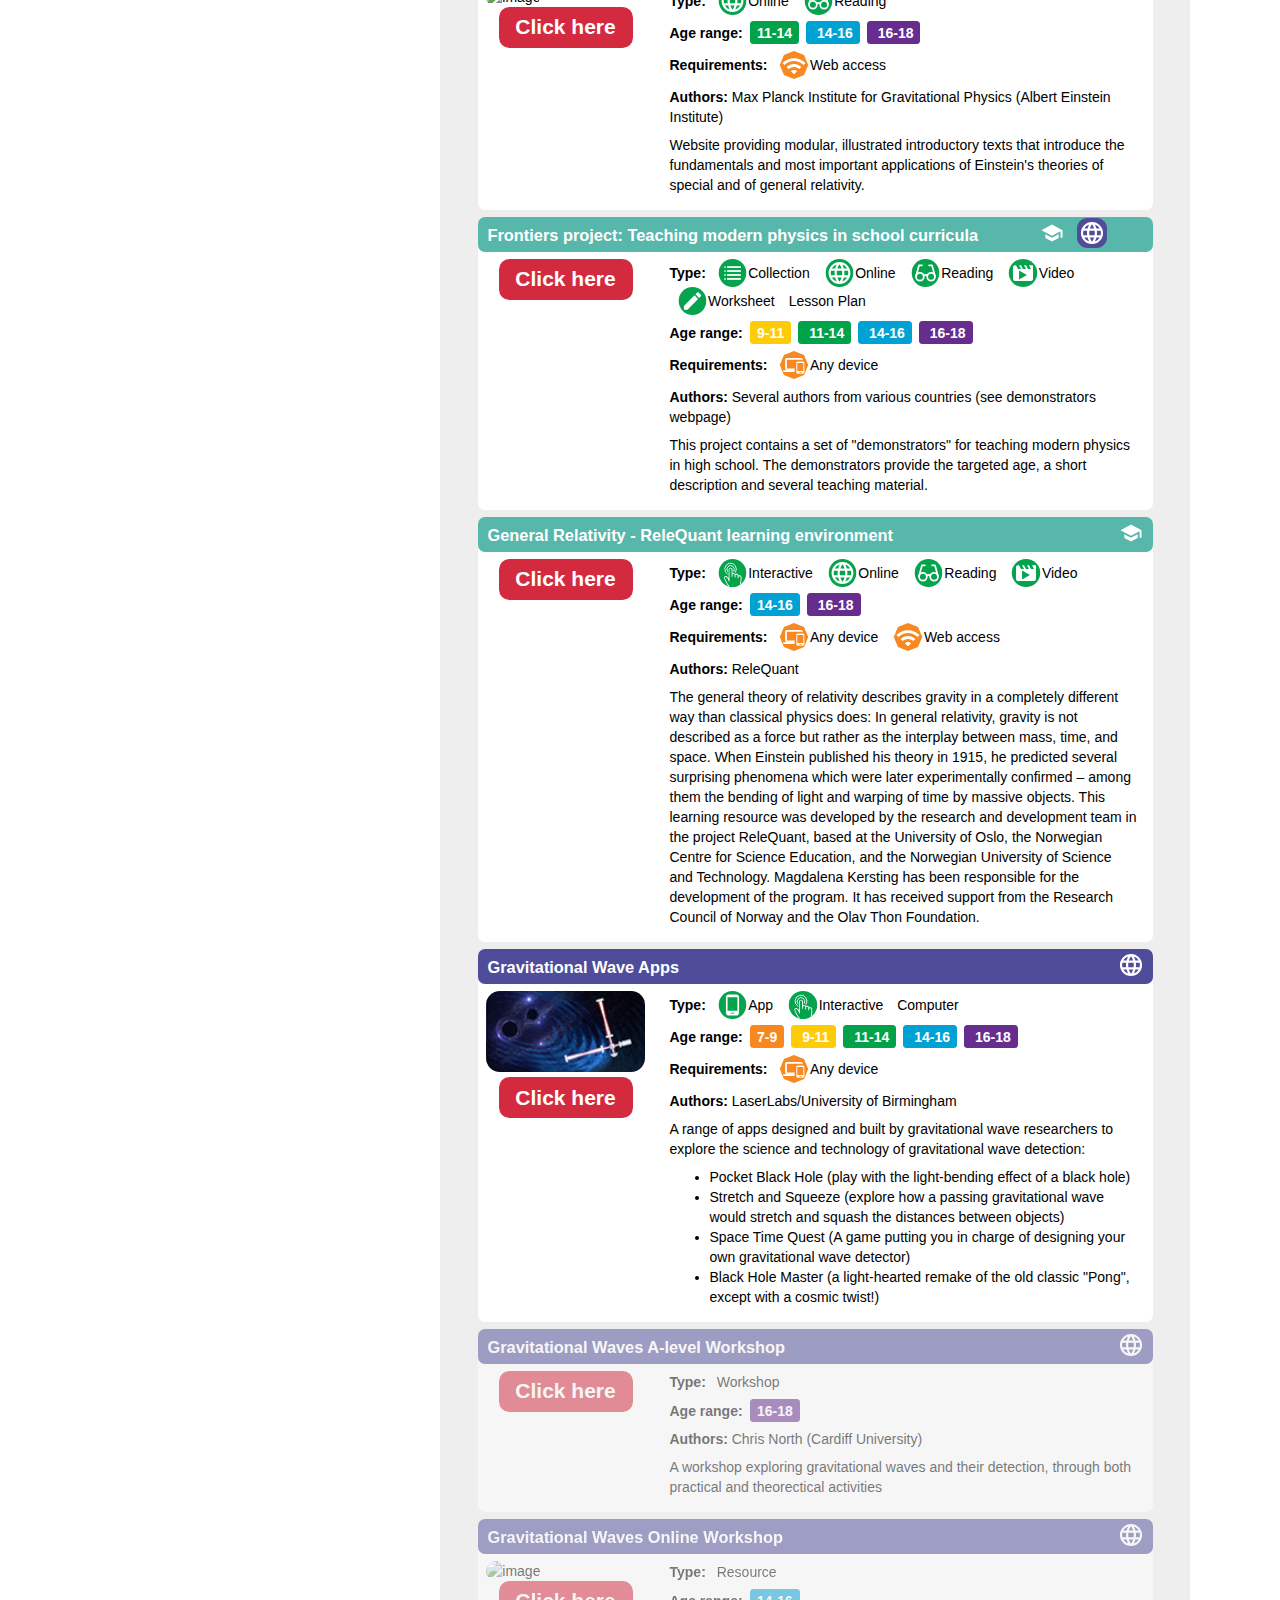
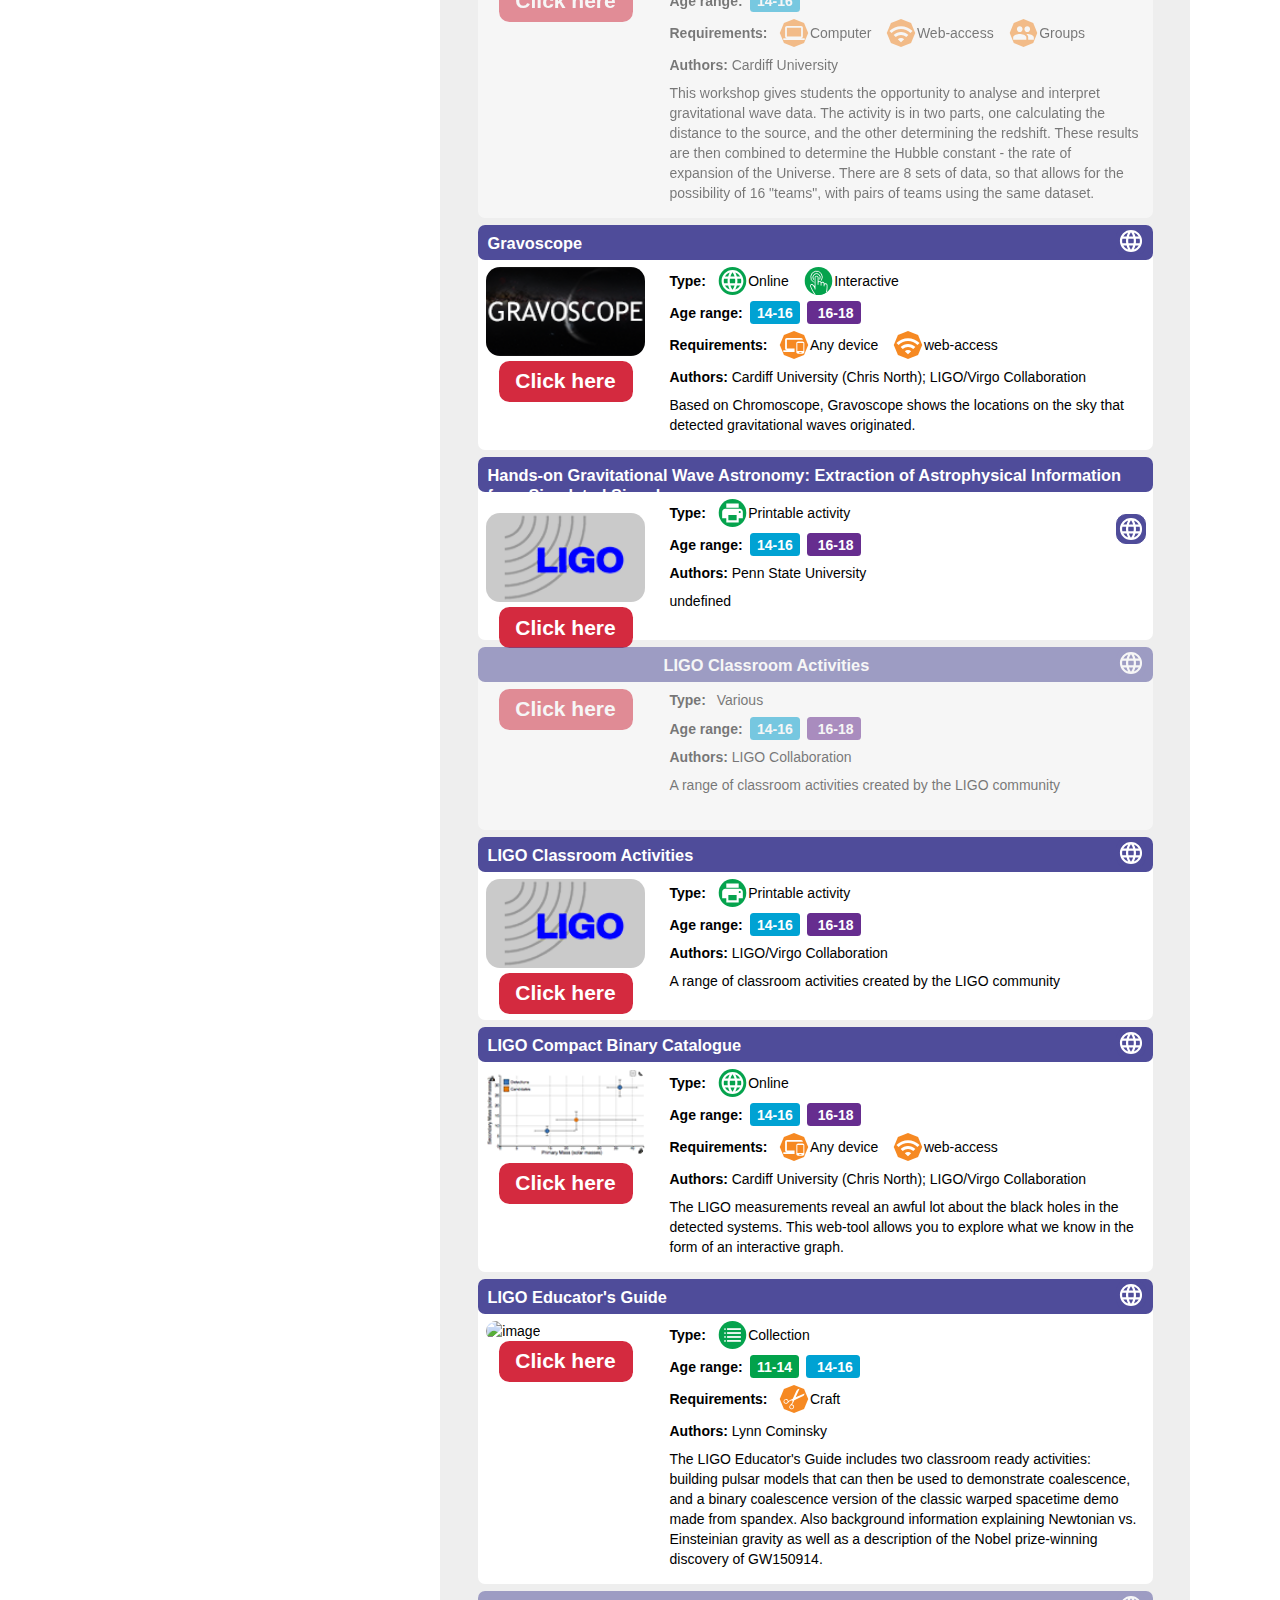
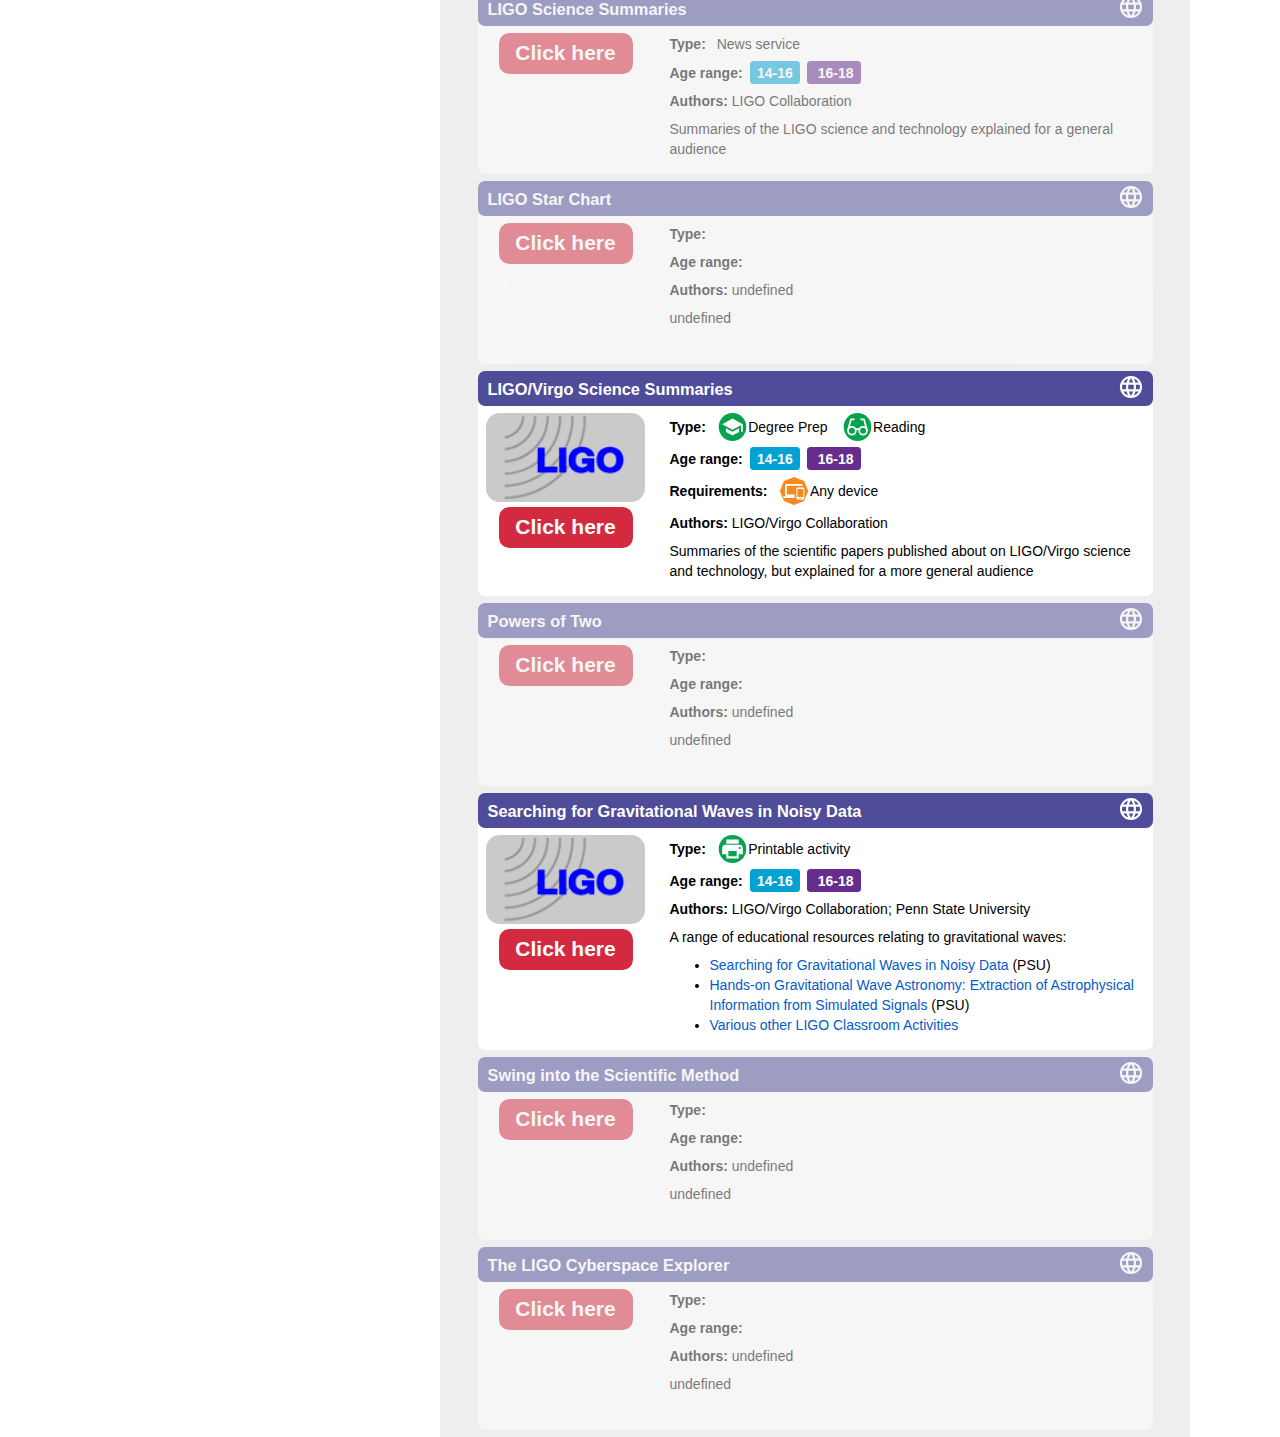
==== commit bcbe80f6: "initial conversion to IGrav" ====
--- a/index.html
+++ b/index.html
@@ -1,22 +1,23 @@
 <!DOCTYPE html>
 <html>
 <head>
-<link rel="stylesheet" media="all" href="css/lvk-res.css" type="text/css"/>
-<link rel="icon" href="icon/favicon.ico" type="image/x-icon">
-<script type="text/javascript" src="js/jquery-3.4.1.min.js"></script>
-<script src="js/lvk-res.js" type="text/javascript"/></script>
+    <title>IGrav Resources</title>
+    <link rel="stylesheet" media="all" href="css/igrav-res.css" type="text/css"/>
+    <link rel="icon" href="icon/favicon.ico" type="image/x-icon">
+    <script type="text/javascript" src="js/jquery-3.4.1.min.js"></script>
+    <script src="js/igrav-res.js" type="text/javascript"/></script>
 </head>
 <body>
 <div id="main" class="main">
 <div id="title-bar" class="main">
 <div id="title-cont">
 <div class="title-item left closed" id="filter-button"><img src="img/menu.svg"/ title="Filter"><div id="filter-label" class="title-item left">Filters</div></div>
-<div class="title-item right" id="logo"><img src="img/lv_logo.png"></div>
+<div class="title-item right" id="logo">IGrav</div>
 <!-- <div class="title-item right" id="title">Gravitational Wave Resources</div> -->
 </div></div>
 <div id="filter-holder" class="closed"><div class="filter-top"></div></div>
 <div id="content">
-<div class="intro"><p>If you're after resources to explore gravitational waves, then this is the place!</p><p>Below you will find links to some suggested resources put together by researchers in the <a href="http://ligo.org">LIGO</a>, <a href="https://www.virgo-gw.eu/">Virgo</a> and <a href="https://gwcenter.icrr.u-tokyo.ac.jp/en/">KAGRA</a> collaborations. Some have been created by these collaborations, but many are from external organisations - though they all come recommended!</p><p>Hopefully there'll be something there of interest for you, your children, or your students. If there's something you'd like added, then LVK members can <a href="https://git.ligo.org/epo/resource-list/-/issues/new?issuable_template=new_resources">submit an issue</a>. Non-LVK members can make suggestions using <a href="mailto:questions@ligo.org">LIGO Questions</a>.</p><p>You can filter your selections using the menus on the left, or use the presets below:</p></div>
+<div class="intro"><p>If you're after resources to explore gravity and gravitational waves, then this is the place!</p><p>Below you will find links to some suggested resources put together by researchers in <a href="https://igrav.org">IGrav</a>, a group dedicated to engaging people throughout the world in exploring the exciting field of gravitation, and in particular gravitational-wave and multi-messenger astrophysics. Some have been created by member organisations of IGrav, but many are from external organisations - though they all come recommended!</p><p>Hopefully there'll be something there of interest for you, your children, or your students. If there's something you'd like added, then you can submit it using <a href="https://forms.gle/kdtn5pc5fqPvyRih9">this form</a>, or create a <a href="https://github.com/cardiffgravity/igrav-resources/issues">GitHub issue</a>.</p><p>You can filter your selections using the menus on the left, or use the presets below:</p></div>
 <div class="intro" id="presets"><span class="heading">Presets:</span></div>
 <div class="intro" id="search">
     <span class="heading">Search:</span>
@@ -40,7 +41,9 @@
     </div>
 </div>
 </div>
-<div class="about filter closed" id="about"><h3 class="filter-name">About</h3><p>Created by Chris North (Cardiff University) for the LIGO-Virgo-KAGRA Collaboration. Hosted on <a href="http://gitlab.ligo.org/epo/resource-list/">GitLab</a>.</p><p>Suggest additions/changes by submitting an <a href="https://git.ligo.org/epo/resource-list/-/issues/new?issuable_template=new_resources">issue</a> (LVK-only) or contacting <a href="mailto:questions@ligo.org">LIGO questions</a>.</p><p>Icons adapted from: <a href="https://material.io/resources/icons/">Material.io</a>; <a href="https://commons.wikimedia.org/wiki/User:Evolution_and_evolvability">Thomas Shafee</a>; <a href="https://www.flaticon.com/authors/freepik" title="Freepik">Freepik</a> from <a href="https://www.flaticon.com/" title="Flaticon"> www.flaticon.com</a>.</p></div>
+<div class="about filter closed" id="about"><h3 class="filter-name">About</h3><p>Created by Chris North (Cardiff University) for <a href="http://igrav.org">IGrav</a>. Hosted on <a href="https://github.com/cardiffgravity/igrav-resources">GitHub</a>.</p>
+<p>Suggest additions/changes by <a href="https://github.com/cardiffgravity/igrav-resources/issues">submitting a GitHub issue</a>, completing <a href="https://forms.gle/kdtn5pc5fqPvyRih9">this form</a> or <a href="mailto:questions@ligo.org">emailing questions@ligo.org</a>.</p>
+<p>Icons adapted from: <a href="https://material.io/resources/icons/">Material.io</a>; <a href="https://commons.wikimedia.org/wiki/User:Evolution_and_evolvability">Thomas Shafee</a>; <a href="https://www.flaticon.com/authors/freepik" title="Freepik">Freepik</a> from <a href="https://www.flaticon.com/" title="Flaticon"> www.flaticon.com</a>.</p></div>
 </div>
 <script type="text/javascript"/>initPage(fileIn='data/data.jsonp');</script>
 </body>
--- a/css/igrav-res.css
+++ b/css/igrav-res.css
@@ -0,0 +1,994 @@
+body{
+    font-family: Arial,sans-serif;
+    font-size: 14px;
+    line-height: 20px;
+    margin:0;
+}
+a{
+    color: #045bc6;
+    text-decoration: none;
+}
+[class*="main"] {
+    min-height: 1px;
+}
+#content{
+    margin-top:3.5em;
+    background-color:#eee;
+}
+#title-bar{
+    position:fixed;
+    height:3em;
+    top:0;
+    padding-top:0.5em;
+    color:white;
+    z-index:100;
+}
+#title-cont{
+    width:100%;
+    height:100%;
+    position:relative;
+}
+.title-item{
+    display:inline-block;
+    position:absolute;
+}
+/* .title-item.left{
+    float:left;
+}
+.title-item.right{
+    float:right;
+} */
+.title-item#title{
+    font-size:1.5em;
+    right:2.5em;
+    height:2.5em;
+    padding-top:.4em;
+    padding-right: .5em;
+}
+.title-item#logo{
+    height:2em;
+    right:.5em;
+    /* padding-right: 1em; */
+    background-color:white;
+    color:black;
+    padding:0.25em;
+}
+.title-item#logo img{
+    height:100%;
+}
+#filter-holder{
+    position:fixed;
+    width:350px;
+    /* background-color:#eee; */
+    /* top:3em; */
+    height:100%;
+    /* padding-bottom:1em; */
+    /* margin-left:1em; */
+    transition:width .5s ease;
+    /* border:solid white 1px; */
+    /* border-radius:0 0.5em 0.5em 0; */
+    /* transition:padding-left 2s ease;
+    transition:padding-right 2s ease; */
+    overflow-x:hidden;
+    overflow-y:auto;
+    /* direction: rtl; */
+    z-index:99;
+}
+.filter-top{
+    width:100%;
+    height:4em;
+}
+#filter-button, #title-bar, h3.filter-name{
+    background-color: #1f9bcf;
+}
+#filter-holder{
+    background-color:#1a1a1a;
+}
+/* Filter panel */
+@media (min-width: 1200px){
+    .main {
+        width: 1100px;
+        margin-left: auto;
+        margin-right: auto;
+        position:relative;
+    }
+    #content {
+        left:350px;
+        width:750px;
+        position:absolute;
+        margin-top:3em;
+    }
+    #filter-button{
+        width:350px;
+        transition:width .5s ease;
+        height:2.5em;
+        border-right:solid white 2px;
+        /* border-radius: 0 .5em .5em 0; */
+        /* padding-right:.5em; */
+        /* cursor:pointer; */
+        z-index:10;
+        /* display:none */
+    }
+    #filter-button img{
+        /* width:100%; */
+        height:100%;
+        /* position:absolute; */
+        float:left;
+        display:none;
+    }
+    #filter-label{
+        font-size: 1.5em;
+        font-weight:bold;
+        color:white;
+        padding-top:.4em;
+        /* padding-left:.25em; */
+        padding-right:.5em;
+        float:left;
+        left:1em;
+        /* position:absolute; */
+        /* left:2em; */
+        transition:margin-left .5s ease;
+    }
+
+}
+@media (max-width:1200px){
+    .main {
+        width: 750px;
+        margin-left: auto;
+        margin-right: auto;
+        position:relative;
+    }
+    #filter-button{
+        width:20em;
+        transition:width .5s ease;
+        height:2.5em;
+        border-right:solid white 2px;
+        /* border-radius: 0 .5em .5em 0; */
+        /* padding-right:.5em; */
+        cursor:pointer;
+        z-index:10;
+    }
+    #filter-button.closed{
+        width:9em;
+    }
+    #filter-button img{
+        /* width:100%; */
+        height:100%;
+        /* position:absolute; */
+        float:left;
+    }
+    #filter-label{
+        font-size: 1.5em;
+        font-weight:bold;
+        color:white;
+        padding-top:.4em;
+        /* padding-left:.25em; */
+        padding-right:.5em;
+        float:right;
+        right:.5em;
+        /* position:absolute; */
+        /* left:2em; */
+        transition:margin-left .5s ease;
+    }
+    #filter-button #filter-label::after{
+        content: '';
+        position: absolute;
+        right: -0.25em;
+        /* top: 1em; */
+        width: 0;
+        height: 0;
+        border-top: .5em solid transparent;
+        border-bottom: .5em solid transparent;
+        border-right: .5em solid white;
+        border-left: .5em solid transparent;
+        clear: both;
+    }
+    #filter-button.closed #filter-label::after{
+        content: '';
+        position: absolute;
+        right: -0.75em;
+        /* top: 1em; */
+        width: 0;
+        height: 0;
+        border-top: .5em solid transparent;
+        border-bottom: .5em solid transparent;
+        border-left: .5em solid white;
+        border-right: .5em solid transparent;
+        clear: both;
+    }
+    #filter-holder{
+        position:fixed;
+        width:350px;
+        height:100%;
+        top:0;
+        /* padding-top:3.5em; */
+        /* padding-bottom: 1em; */
+        /* margin-left:1em; */
+        transition:width .5s ease;
+        /* border:solid white 1px; */
+        /* border-radius:0 0.5em 0.5em 0; */
+        /* transition:padding-left 2s ease;
+        transition:padding-right 2s ease; */
+        overflow-x:hidden;
+        overflow-y:auto;
+        z-index:99;
+    }
+    #filter-holder.closed{
+        /* left:0em; */
+        /* height:0em; */
+        width:0em;
+        /* transition:width .5s ease; */
+        /* transition:padding-left 2s ease;
+        transition:padding-right 2s ease; */
+        /* border:none; */
+    }
+    /* .filter-top{
+        width:100%;
+        height:3em;
+    } */
+}
+@media (max-width: 767px){
+    [class*="main"]{
+        float: none;
+        display: block;
+        width: 100%;
+        margin-left: 0;
+        -webkit-box-sizing: border-box;
+        -moz-box-sizing: border-box;
+        box-sizing: border-box;
+    }
+    div.block-img{
+		width:100%;
+		clear:both;
+		text-align:center;
+	}
+	div.block-img img{
+		width:75%
+	}
+	div.block-item h3{
+		display:block;
+		clear:both;
+	}
+	div.block-item p, div.block-item h3{
+		margin-left: 0;
+	}
+}
+/* End of filter panel */
+.filter{
+    display:inline-block;
+    /* background-color:#f7d9dd; */
+    background-color: white;
+    margin-top:1em;
+    margin-bottom:.5em;
+    margin-top:.5em;
+    /* width:45%; */
+    width:300px;
+    margin-left:20px;
+    /* margin-right:2%; */
+    height:auto;
+    border-radius:0.5em;
+    overflow-x:hidden;
+    overflow-y:hidden;
+    max-height:100%;
+    transition: max-height .25s;
+    vertical-align: top;
+    /* cursor:pointer; */
+}
+.filter.closed{
+    max-height:2.5em;
+}
+
+h3.filter-name{
+    margin-bottom:0.5em;
+    margin-top:0;
+    padding-bottom:0.5em;
+    padding-left:2em;
+    padding-top:0.5em;
+    color:#ffffff;
+    border-radius:0.5em 0.5em 0 0;
+    position:relative;
+    width:auto;
+    cursor:pointer;
+}
+.filter.closed h3.filter-name::before{
+    content: '';
+    position: absolute;
+    left: .5em;
+    top: 1em;
+    width: 0;
+    height: 0;
+    border-left: .5em solid transparent;
+    border-right: .5em solid transparent;
+    border-top: .5em solid black;
+    clear: both;
+}
+.filter.open h3.filter-name::before{
+    content: '';
+    position: absolute;
+    left: .5em;
+    top: 1em;
+    width: 0;
+    height: 0;
+    border-left: .5em solid transparent;
+    border-right: .5em solid transparent;
+    border-bottom: .5em solid black;
+    clear: both;
+}
+.select{
+    display:inline-block;
+    width:100%;
+    font-size:1em;
+    font-weight:normal;
+    margin-bottom: .25em;
+}
+.select-all, .select-none{
+    font-size:1em;
+    padding:.25em .5em .25em .5em;
+    margin-right:.5em;
+    display: inline-block;
+    cursor:pointer;
+    background-color:#00a2d3;
+    color:white;
+    font-weight: bold;
+    border-radius: .25em;
+    /* margin-top:-.25em; */
+    float:right;
+}
+#presets{
+    font-size:1em;
+    font-weight:normal;
+    margin-bottom:1em;
+}
+#presets .heading{
+    font-weight:bold;
+    font-size:1.2em;
+}
+.preset, .search-opt{
+    font-size:1.2em;
+    line-height: 1.2em;
+    padding:.25em .5em .25em .5em;
+    display: inline-block;
+    cursor:pointer;
+    background-color:#00a2d3;
+    color:white;
+    font-weight: bold;
+    border-radius: .25em;
+    margin-top:-.25em;
+    margin-left:.5em;
+    margin-bottom:.5em;
+    /* float:right; */
+}
+.preset.hideable.hidden, .search-opt.hideable.hidden{
+    display:none;
+}
+#preset-more{
+    font-weight:bold;
+}
+#preset-more.less::before{
+    content:'\A0\A0\232A';
+    text-align
+}
+#preset-more.more::before{
+    content:'\2329\A0\A0';
+}
+#search, #search-options{
+    font-size:1em;
+    line-height:1em;
+}
+#search .heading{
+    font-weight:bold;
+    font-size:1.2em;
+}
+#search-options .heading{
+    font-weight:bold;
+    font-size:1.2em;
+}
+#search-opt-toggle.less .arrow{
+    content: '';
+    /* top: 1em; */
+    border-top: .8em solid white;
+    border-bottom: 0 solid transparent;
+    border-left: .4em solid transparent;
+    border-right: .4em solid transparent;
+    display: inline-block;
+    margin-left:.5em;
+}
+#search-opt-toggle.more .arrow{
+    content: '';
+    /* top: 1em; */
+    border-top: 0em solid transparent;
+    border-bottom: .8em solid white;
+    border-right: .4em solid transparent;
+    border-left: .4em solid transparent;
+    display: inline-block;
+    margin-left:.5em;
+}
+#search-opt-toggle.less::before{
+    content:'Show Options';
+}
+#search-opt-toggle.more::before{
+    content:'Hide Options';
+}
+#search-input{
+    width: 15em; /* Full-width */
+    font-size: 1.2em; /* Increase font-size */
+    padding:.25em .5em .25em .5em; /* Add some padding */
+    border: 1px solid #ddd; /* Add a grey border */
+    border-radius: .25em;
+    margin-bottom: 1em; /* Add some space below the input */
+    margin-left:.5em;
+}
+#search-options{
+    max-height:5em;
+    overflow: auto;
+    opacity: 1;
+    transition:max-height .5s ease;
+}
+#search-options.hidden{
+    max-height:0px;
+    opacity:0;
+    overflow:hidden;
+}
+.filter p{
+    padding-left:1em;
+}
+.filt-option, .filt-desc{
+    display:block;
+    margin-left:.5em;
+    margin-right:.5em;
+    margin-bottom:.5em;
+    width:auto;
+    min-height:2em;
+    border-radius:.5em;
+    padding-left:0.5em;
+}
+#filter-age .filt-option{
+    display:inline-block;
+    min-width:40%;
+}
+.filt-option input, .filt-option div .filt-option label{
+    display:unset;
+    /* float:left; */
+}
+.filt-option input{
+    margin-top:0.75em;
+}
+.filt-item{
+    /* font-weight: bold; */
+    padding-left: .5em;
+    padding-right: .5em;
+    /* margin-left: .25em; */
+    margin-right: .25em;
+    font-family: sans-serif;
+    padding-top: .25em;
+    padding-bottom: .25em;
+    /* float:left */
+}
+.filt-item .filt-name{
+    font-weight: bold;
+}
+.filt-item.age, .filt-item.dom{
+    color: #ffffff;
+}
+
+/* width */
+::-webkit-scrollbar {
+  width: 1em;
+  z-index:100;
+}
+
+/* Track */
+::-webkit-scrollbar-track {
+  background: transparent;
+}
+
+/* Handle */
+::-webkit-scrollbar-thumb {
+  background: #d42a3f;
+  border-radius:.5em;
+}
+
+/* Handle on hover */
+::-webkit-scrollbar-thumb:hover {
+  background: #555;
+}
+
+div.intro {
+	width: 90%;
+    margin-left:5%;
+	display: block;
+    padding-top:.5em;
+	/* min-height: 11rem; */
+	vertical-align: top;
+    /* font-weight:bold; */
+    font-size:1.2em;
+    line-height: 1.2em;
+    /* background-color:white; */
+    /* border-radius: .5em; */
+}
+
+span.res-age-item {
+	color: #ffffff;
+	font-weight: bold;
+	padding-left: .5em;
+	padding-right: .5em;
+    padding-top: .25em;
+    padding-bottom: .25em;
+    border-radius:.25em;
+	margin-left: .25em;
+	margin-right: .25em;
+	font-family: sans-serif;
+}
+span.res-req-item {
+	/* color: #000000; */
+	/* font-weight: bold; */
+	padding-left: .5em;
+	padding-right: .5em;
+    padding-top: .25em;
+    padding-bottom: .25em;
+    border-radius:.25em;
+	margin-left: .25em;
+	margin-right: .25em;
+	font-family: sans-serif;
+}
+div.block-item {
+	width: 90%;
+    margin-left:5%;
+	display: block;
+	min-height: 11rem;
+	vertical-align: top;
+    background-color:white;
+    border-radius: .5em;
+    padding-bottom:.5em;
+    margin-bottom:.5em;
+}
+.block-item.hidden{
+    opacity:0.5;
+    /* display:none; */
+}
+.block-item.search-hidden{
+    display:none;
+}
+/* div.block-outline {
+	border: 1px solid black;
+} */
+
+div.block-img {
+/*smaller images*/
+	float: left;
+	width: 11rem;
+}
+.block-img img {
+	width: 90%;
+    margin-left:5%;
+	height: auto;
+    border-radius: 1em;
+}
+.block-img .block-link{
+    margin-left:1em;
+    margin-right:1em;
+    padding:.5em;
+    font-size:1.5em;
+    color:white;
+    font-weight:bold;
+    text-align:center;
+    background-color:#d42a3f;
+    border-radius:.5em;
+}
+.block-link a{
+    color:white;
+}
+div.block-item h3.block-white, div.block-item h3.block-white a {
+	padding-left: 5px;
+    display: inline-block;
+	color: #ffffff;
+	font: verdana;
+	font-family: sans-serif;
+	font-style: normal;
+	font-weight: bold;
+}
+div.block-item .block-title{
+    width:100%;
+    border-radius:0.5em;
+    height:2.5em;
+    margin-bottom: 0.5em;
+}
+.filt-option.dom-gravitational-waves, .block-item.dom-gravitational-waves .block-title {
+    background-color: #4f4c9a;
+}
+.filt-option.dom-physics, .block-item.dom-physics .block-title {
+    background-color: #57b7aa;
+}
+.filt-option.dom-astro, .block-item.dom-astro .block-title {
+    background-color: #f6881f;
+}
+.filt-option.dom-coding, .block-item.dom-coding .block-title {
+    background-color: #969696;
+}
+.filt-option.dom-mma, .block-item.dom-mma .block-title {
+    background-color: #009600;
+}
+/* #filter-type .filt-option{
+    width:100%;
+}
+#filter-type .filt-option{
+    width:100%;
+} */
+.res-type-item, .res-req-item{
+    display:inline-block;
+    vertical-align: middle;
+    margin-left:.5em;
+    margin-right:.5em;
+}
+.res-type-item .icon,.res-req-item .icon{
+    display:none;
+    vertical-align: middle;
+    width:2em;
+    height:2em;
+    padding-right:.25em;
+}
+/* .res-req-item.req-any-device{
+    display:none;
+} */
+.res-type-item .res-type-label, .res-req-item .res-req-label{
+    vertical-align: middle;
+}
+.icon.icon-type-online{
+    display:inline-block;
+    background:url('../icon/type-online.svg');
+    background-size: 100% 100%;
+}
+.icon.icon-type-presentation{
+    display:inline-block;
+    background:url('../icon/type-presentation.svg');
+    background-size: 100% 100%;
+}
+.icon.icon-type-interactive{
+    display:inline-block;
+    background:url('../icon/type-interact.svg');
+    background-size: 100% 100%;
+}
+.icon.icon-type-reading{
+    display:inline-block;
+    background:url('../icon/type-read.svg');
+    background-size: 100% 100%;
+}
+.icon.icon-type-degree-prep{
+    display:inline-block;
+    background:url('../icon/type-prep.svg');
+    background-size: 100% 100%;
+}
+.icon.icon-type-craft{
+    display:inline-block;
+    background:url('../icon/type-craft.svg');
+    background-size: 100% 100%;
+}
+.icon.icon-type-book{
+    display:inline-block;
+    background:url('../icon/type-book.svg');
+    background-size: 100% 100%;
+}
+.icon.icon-type-worksheet{
+    display:inline-block;
+    background:url('../icon/type-create.svg');
+    background-size: 100% 100%;
+}
+.icon.icon-type-printable-activity{
+    display:inline-block;
+    background:url('../icon/type-print.svg');
+    background-size: 100% 100%;
+}
+.icon.icon-type-video .res-type-icon{
+    display:inline-block;
+    background:url('../icon/type-video.svg');
+    background-size: 100% 100%;
+}
+.icon.icon-type-audio{
+    display:inline-block;
+    background:url('../icon/type-audio.svg');
+    background-size: 100% 100%;
+}
+.icon.icon-type-video{
+    display:inline-block;
+    background:url('../icon/type-video.svg');
+    background-size: 100% 100%;
+}
+.icon.icon-type-podcast{
+    display:inline-block;
+    background:url('../icon/type-audio.svg');
+    background-size: 100% 100%;
+}
+.icon.icon-type-coding{
+    display:inline-block;
+    background:url('../icon/type-coding.svg');
+    background-size: 100% 100%;
+}
+.icon.icon-type-independent-research{
+    display:inline-block;
+    background:url('../icon/type-research.svg');
+    background-size: 100% 100%;
+}
+.icon.icon-type-app{
+    display:inline-block;
+    background:url('../icon/type-app.svg');
+    background-size: 100% 100%;
+}
+.icon.icon-type-observing{
+    display:inline-block;
+    background:url('../icon/type-observing.svg');
+    background-size: 100% 100%;
+}
+.icon.icon-type-app{
+    display:inline-block;
+    background:url('../icon/type-app.svg');
+    background-size: 100% 100%;
+}
+.icon.icon-type-virtual-reality{
+    display:inline-block;
+    background:url('../icon/type-vr.svg');
+    background-size: 100% 100%;
+}
+.icon.icon-type-augmented-reality{
+    display:inline-block;
+    background:url('../icon/type-ar.svg');
+    background-size: 100% 100%;
+}
+.icon.icon-type-collection{
+    display:inline-block;
+    background:url('../icon/type-collection.svg');
+    background-size: 100% 100%;
+}
+.icon.icon-req-phone{
+    display:inline-block;
+    background:url('../icon/req-phone.svg');
+    background-size: 100% 100%;
+}
+.icon.icon-req-vr-headset{
+    display:inline-block;
+    background:url('../icon/req-vr.svg');
+    background-size: 100% 100%;
+}
+.icon.icon-req-computer{
+    display:inline-block;
+    background:url('../icon/req-computer.svg');
+    background-size: 100% 100%;
+}
+.icon.icon-req-web-access{
+    display:inline-block;
+    background:url('../icon/req-web.svg');
+    background-size: 100% 100%;
+}
+.icon.icon-req-printer{
+    display:inline-block;
+    background:url('../icon/req-printer.svg');
+    background-size: 100% 100%;
+}
+.icon.icon-req-groups{
+    display:inline-block;
+    background:url('../icon/req-group.svg');
+    background-size: 100% 100%;
+}
+.icon.icon-req-android{
+    display:inline-block;
+    background:url('../icon/req-android.svg');
+    background-size: 100% 100%;
+}
+.icon.icon-req-apple{
+    display:inline-block;
+    background:url('../icon/req-apple.svg');
+    background-size: 100% 100%;
+}
+.icon.icon-req-audio{
+    display:inline-block;
+    background:url('../icon/req-audio.svg');
+    background-size: 100% 100%;
+}
+.icon.icon-req-apple{
+    display:inline-block;
+    background:url('../icon/req-apple.svg');
+    background-size: 100% 100%;
+}
+.icon.icon-req-any-device{
+    display:inline-block;
+    background:url('../icon/req-device.svg');
+    background-size: 100% 100%;
+}
+.icon.icon-req-craft{
+    display:inline-block;
+    background:url('../icon/req-craft.svg');
+    background-size: 100% 100%;
+}
+.res-age-item.age-4-7, .filt-option.age-4-7 {
+	background-color: #f04031;
+}
+
+.res-age-item.age-7-9, .filt-option.age-7-9 {
+	background-color: #f6881f;
+}
+
+.res-age-item.age-9-11, .filt-option.age-9-11 {
+	background-color: #ffcb06;
+}
+
+.res-age-item.age-11-14, .filt-option.age-11-14 {
+	background-color: #02a24b;
+}
+
+.res-age-item.age-14-16, .filt-option.age-14-16 {
+	background-color: #00a2d3;
+}
+
+.res-age-item.age-16-18, .filt-option.age-16-18 {
+	background-color: #662d8f;
+}
+
+.res-age-item.age-undergrad, .filt-option.age-undergrad {
+	background-color: #b72268;
+}
+.res-age-item.age-researcher, .filt-option.age-researcher {
+	background-color: #000000;
+}
+.filter .icon, .block-title .icon{
+    float:left;
+    width:20px;
+    height:20px;
+    margin:.25em;
+    background-repeat: no-repeat;
+    background-size: 100% 100%;
+}
+.block-title .icon{
+    float:right;
+    width:2em;
+    height:2em;
+    margin-right:.5em;
+    margin-top:.1em;
+}
+.icon.icon-dom-gravitational-waves{
+    background:url('../icon/dom-online.svg');
+    background-repeat: no-repeat;
+    background-size: 100% 100%;
+    background-color: #4f4c9a;
+    border: #4f4c9a solid 1px;
+    border-radius:10px;
+}
+.icon.icon-dom-physics{
+    background:url('../icon/dom-education.svg');
+    background-repeat: no-repeat;
+    background-size: 100% 100%;
+    background-color: #57b7aa;
+    border: #57b7aa solid 1px;
+    border-radius:10px;
+}
+.icon.icon-dom-astro{
+    background:url('../icon/dom-data.svg');
+    background-repeat: no-repeat;
+    background-size: 100% 100%;
+    background-color: #f6881f;
+    border: #f6881f solid 1px;
+    border-radius:10px;
+}
+.icon.icon-dom-coding{
+    background:url('../icon/dom-coding.svg');
+    background-repeat: no-repeat;
+    background-size: 100% 100%;
+}
+.icon.icon-dom-mma{
+    background:url('../icon/dom-gravitational-waves.svg');
+    background-repeat: no-repeat;
+    background-size: 100% 100%;
+}
+.icon.icon-author-cardiff{
+    background:url('../img/cardiffuni_white.png');
+    background-repeat: no-repeat;
+    background-size: 100% 100%;
+}
+
+/*Position the text properly*/
+div.block-item p, div.block-item h3, div.block-item h4, div.block-item h5, div.block-item h6, div.block-item ul {
+/*block-img width + an extra 20px*/
+	margin-left: 12rem;
+/*stop it wrapping below the image*/
+	clear: none;
+/*reduce the spacing slightly*/
+	margin-bottom: .5rem;
+    margin-top:.5em;
+    margin-right: 1em;
+}
+div.block-item h3{
+	margin-left:0;
+}
+div.block-item.talk p, div.block-item.talk h3, div.block-item.talk h4, div.block-item.talk h5, div.block-item.talk h6, div.block-item.talk ul,
+div.block-item.block-50 p, div.block-item.block-50 h3, div.block-item.block-50 h4, div.block-item.block-50 h5, div.block-item.block-50 h6, div.block-item.block-50 ul {
+/*Smaller images: talk-img width + an extra 10px*/
+	margin-left: 4rem;
+	margin-bottom: 10px;
+}
+/*Styling for resource/workshop descriptions*/
+p.res {
+	margin-top: 0;
+}
+div.res-lvk{
+    float:right;
+    margin-right:1em;
+    width:3em;
+    height:2.25em;
+    text-align:center;
+    font-weight: bold;
+    color:white;
+    background-color: #333;
+    border:solid 1px #000;
+    border-radius:0.5em;
+    padding-top:0.75em;
+}
+p.res.hidden{
+    display:none;
+}
+p.res-url, p.res-url a{
+	font-weight: bold;
+}
+p.res-desc:before {
+}
+
+p.res-age:before {
+	content: "Age range: ";
+	font-weight: bold;
+}
+
+p.res-req:before {
+	content: "Requirements: ";
+	font-weight: bold;
+    vertical-align: middle;
+}
+
+p.res-type:before {
+	content: "Type: ";
+	font-weight: bold;
+    vertical-align: middle;
+}
+
+p.res-credit:before {
+	content: "Credit: ";
+	font-weight: bold;
+}
+
+p.res-author:before {
+	content: "Authors: ";
+	font-weight: bold;
+}
+
+p.res-duration:before {
+	content: "Workshop Duration: ";
+	font-weight: bold;
+}
+
+div.block-item h3.block-white, div.block-item h3.block-white a {
+	padding-left: 5px;
+	color: #ffffff;
+	font: verdana;
+	font-family: sans-serif;
+	font-style: normal;
+	font-weight: bold;
+}
+.filter p{
+
+}
+/* @media (min-width:768px) and (max-width:979px){
+    [class*="main"]{
+        min-height:1px;
+        margin-left:auto;
+        margin-right:auto;
+    }
+    .main{
+        width:750px
+    }
+}
+@media (min-width: 980px){
+    .main {
+        width: 750px;
+    }
+    [class*="main"] {
+        min-height: 1px;
+        margin-left: auto;
+        margin-right: auto;
+        }
+} */
